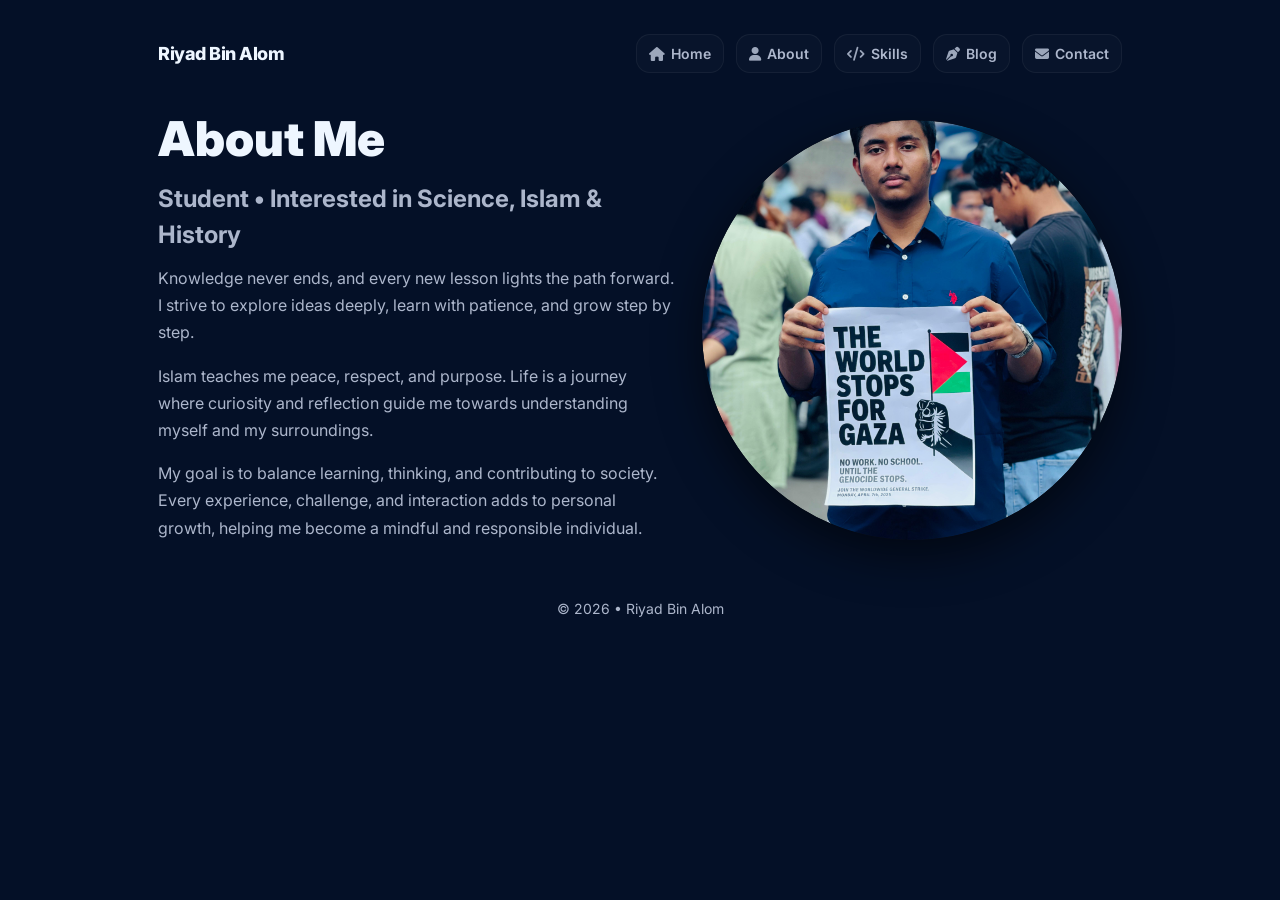
==== about.html @ f1279a56 "Add files via upload Update index, about, skills, blog pages with new layout and style" ====
<!DOCTYPE html>
<html lang="en">
<head>
<meta charset="UTF-8">
<meta name="viewport" content="width=device-width, initial-scale=1.0">
<title>About — Riyad Bin Alom</title>

<link href="https://fonts.googleapis.com/css2?family=Inter:wght@300;400;600;700;800&display=swap" rel="stylesheet">
<link rel="stylesheet" href="https://cdnjs.cloudflare.com/ajax/libs/font-awesome/6.6.0/css/all.min.css">

<style>
:root{
  --bg:#041027;
  --muted: rgba(220,230,250,0.78);
  --accent1:#26a3ff;
  --accent2:#7c3aed;
  --accent-grad: linear-gradient(90deg,var(--accent1),var(--accent2));
  --radius:16px;
  --maxw:1000px;
}

*{box-sizing:border-box; margin:0; padding:0;}
body{
  font-family:Inter, system-ui, -apple-system, "Segoe UI", Roboto, Arial;
  background: var(--bg);
  color:#eef6ff;
  line-height:1.5;
}

a{ text-decoration:none; color:var(--accent1);}
a:hover{color:var(--accent2);}

.wrap{
  max-width:var(--maxw);
  margin:0 auto;
  padding:22px 18px 40px;
}

/* NAVBAR */
header{
  display:flex;
  justify-content:space-between;
  align-items:center;
  padding:12px 0 10px;
}

.brand{
  font-weight:800;
  font-size:18px;
  letter-spacing:-0.5px;
}

.nav{
  display:flex;
  gap:12px;
  align-items:center;
}

.nav a{
  color:var(--muted);
  font-weight:600;
  font-size:14px;
  padding:8px 12px;
  border-radius:14px;
  display:flex;
  align-items:center;
  gap:6px;
  border:1px solid rgba(255,255,255,0.05);
  background: rgba(255,255,255,0.02);
  transition:0.2s;
}

.nav a i{font-size:14px; color:rgba(220,230,250,0.7);}
.nav a:hover{
  color:#fff;
  transform: translateY(-2px);
  border:1px solid rgba(38,163,255,0.2);
  box-shadow:0 10px 25px rgba(38,163,255,0.15);
}

/* HERO */
.hero{
  display:grid;
  grid-template-columns: 1fr 420px;
  gap:28px;
  align-items:center;
  margin-top:20px;
}

h1{font-size:clamp(28px,5vw,48px); margin:0; font-weight:900;}
h2{font-weight:700; color:var(--muted); margin:6px 0 12px;}
p{color:var(--muted); line-height:1.7; margin-bottom:16px;}

/* PROFILE IMAGE */
.profile{
  width:420px;
  height:420px;
  border-radius:50%;
  overflow:hidden;
  box-shadow:0 15px 45px rgba(0,0,0,0.55);
  background:#0b0f18;
}

.profile img{
  width:100%;
  height:100%;
  object-fit:cover;
  border-radius:50%;
}

footer{
  margin-top:40px;
  text-align:center;
  color:var(--muted);
  font-size:14px;
}

/* ===== Responsive ===== */
@media(max-width:980px){
  .hero{grid-template-columns:1fr;}
  .profile{width:300px;height:300px; margin:20px auto;}
}

@media(max-width:720px){
  .nav{display:flex; flex-direction:column; gap:8px;}
}
</style>
</head>

<body>
  <div class="wrap">

    <!-- NAVBAR -->
    <header>
      <div class="brand">Riyad Bin Alom</div>
      <nav class="nav">
        <a href="index.html"><i class="fas fa-home"></i> Home</a>
        <a href="about.html"><i class="fas fa-user"></i> About</a>
        <a href="skills.html"><i class="fas fa-code"></i> Skills</a>
        <a href="blog.html"><i class="fas fa-pen-nib"></i> Blog</a>
        <a href="contact.html"><i class="fas fa-envelope"></i> Contact</a>
      </nav>
    </header>

    <!-- HERO / ABOUT -->
    <section class="hero">
      <!-- Left text -->
      <div>
        <h1>About Me</h1>
        <h2>Student • Interested in Science, Islam & History</h2>
        <p>
          Knowledge never ends, and every new lesson lights the path forward. I strive to explore ideas deeply, learn with patience, and grow step by step.
        </p>
        <p>
          Islam teaches me peace, respect, and purpose. Life is a journey where curiosity and reflection guide me towards understanding myself and my surroundings.
        </p>
        <p>
          My goal is to balance learning, thinking, and contributing to society. Every experience, challenge, and interaction adds to personal growth, helping me become a mindful and responsible individual.
        </p>
      </div>

      <!-- Right profile image -->
      <div class="profile">
        <img src="riyad_about.jpg" alt="Riyad Bin Alom">
      </div>
    </section>

    <footer>
      © 2026 • Riyad Bin Alom
    </footer>

  </div>
</body>
</html>
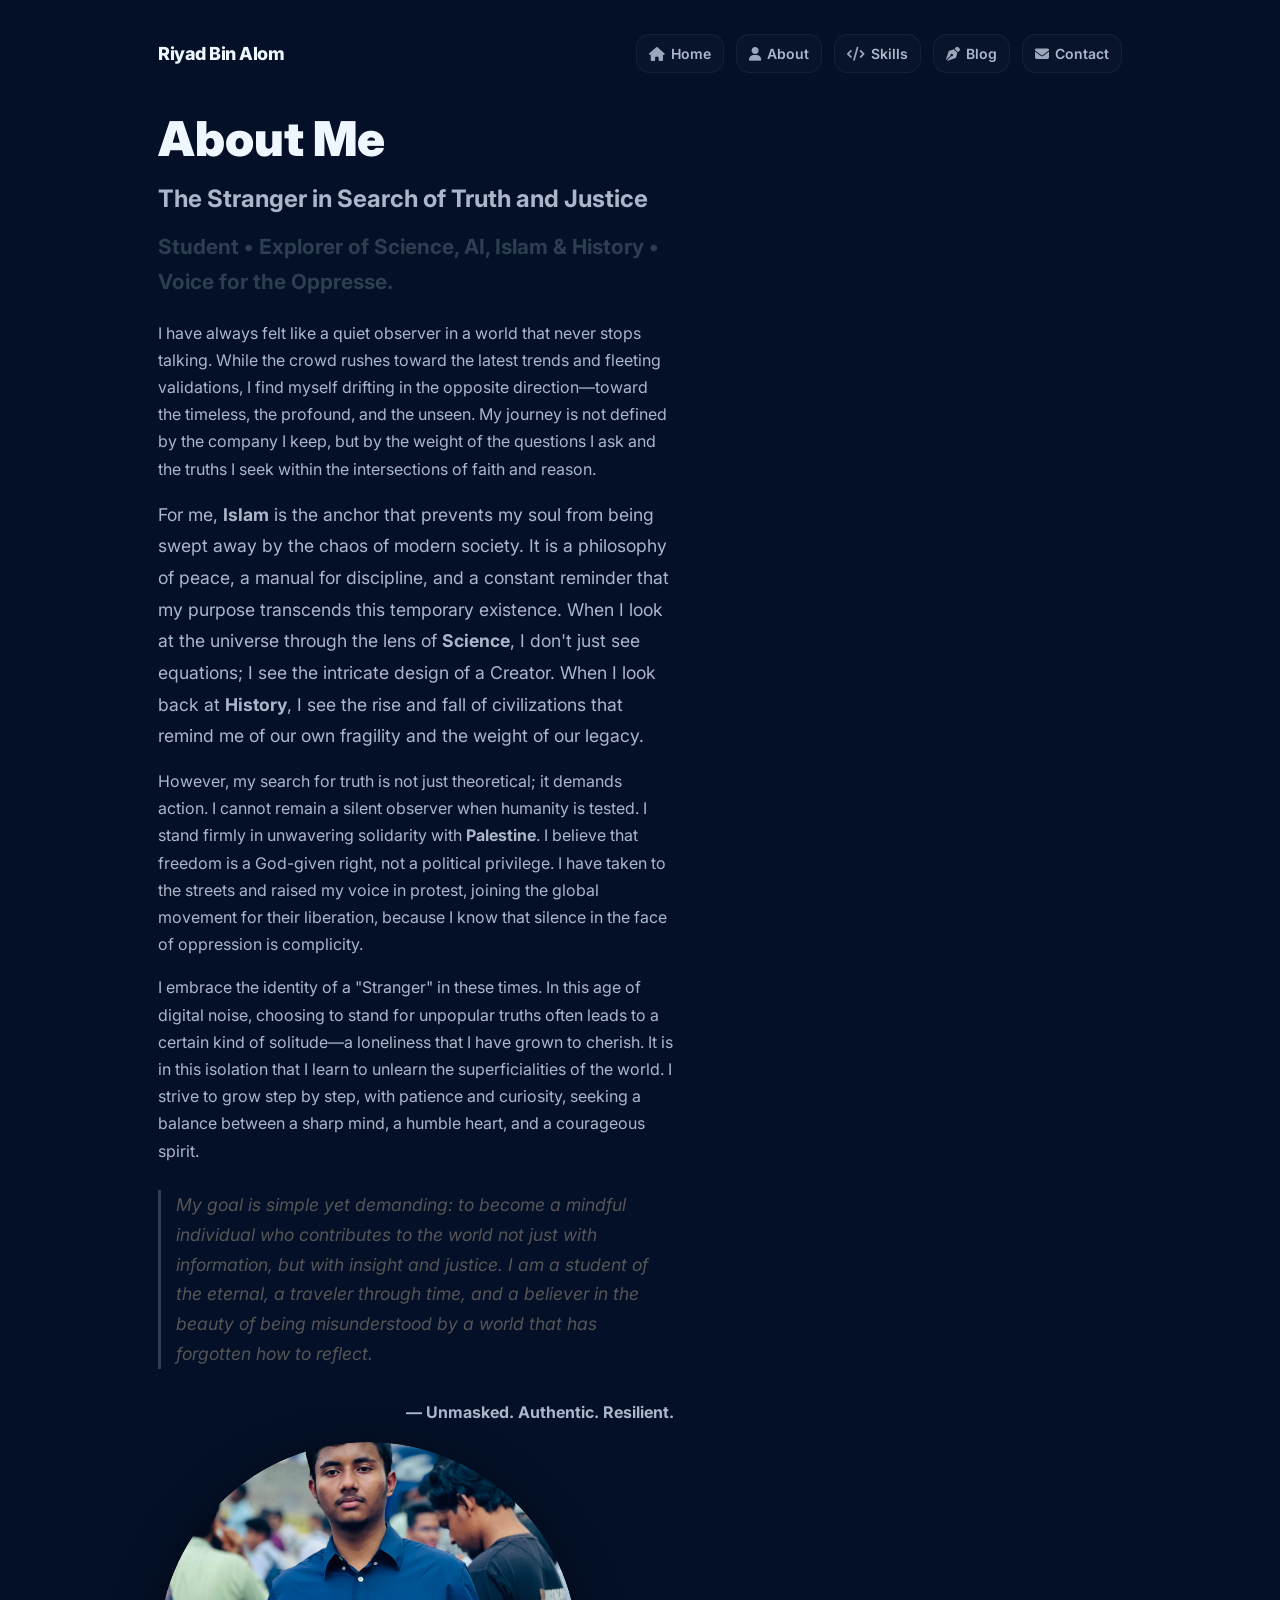
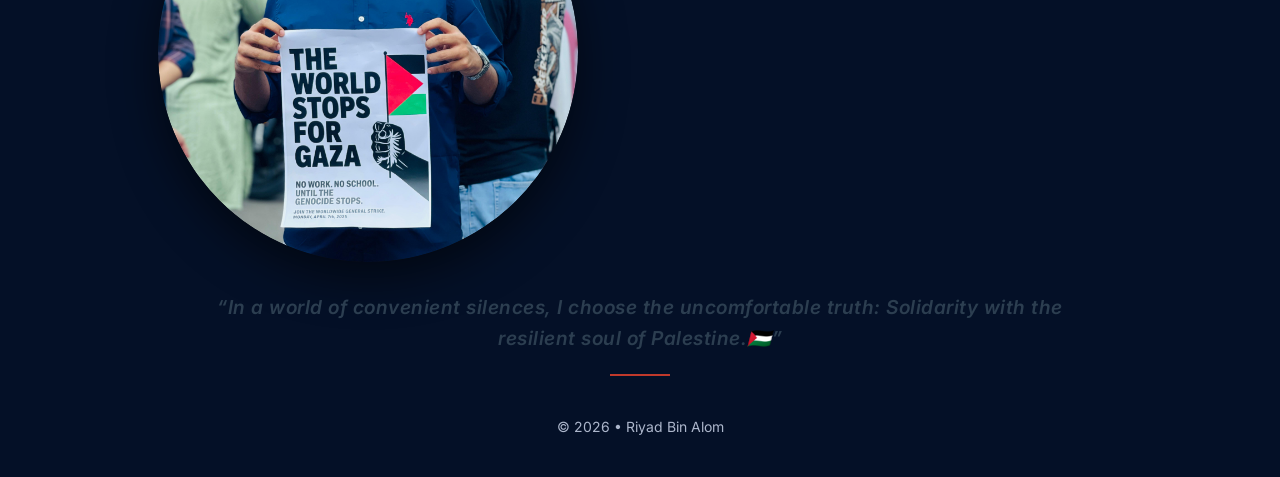
==== commit b3dfafd4: "Add files via upload" ====
--- a/about.html
+++ b/about.html
@@ -147,23 +147,47 @@
       <!-- Left text -->
       <div>
         <h1>About Me</h1>
-        <h2>Student • Interested in Science, Islam & History</h2>
-        <p>
-          Knowledge never ends, and every new lesson lights the path forward. I strive to explore ideas deeply, learn with patience, and grow step by step.
-        </p>
-        <p>
-          Islam teaches me peace, respect, and purpose. Life is a journey where curiosity and reflection guide me towards understanding myself and my surroundings.
-        </p>
-        <p>
-          My goal is to balance learning, thinking, and contributing to society. Every experience, challenge, and interaction adds to personal growth, helping me become a mindful and responsible individual.
-        </p>
-      </div>
+      <h2>The Stranger in Search of Truth and Justice</h2>
+
+    <p style="font-size: 1.3rem; font-weight: bold; color: #2c3e50; margin-bottom: 20px;">
+    Student • Explorer of Science, AI,  Islam & History • Voice for the Oppresse.
+</p>
+
+<p>
+    I have always felt like a quiet observer in a world that never stops talking. While the crowd rushes toward the latest trends and fleeting validations, I find myself drifting in the opposite direction—toward the timeless, the profound, and the unseen. My journey is not defined by the company I keep, but by the weight of the questions I ask and the truths I seek within the intersections of faith and reason.
+</p>
+
+<p style="font-size: 1.1rem; line-height: 1.8;">
+    For me, <strong>Islam</strong> is the anchor that prevents my soul from being swept away by the chaos of modern society. It is a philosophy of peace, a manual for discipline, and a constant reminder that my purpose transcends this temporary existence. When I look at the universe through the lens of <strong>Science</strong>, I don't just see equations; I see the intricate design of a Creator. When I look back at <strong>History</strong>, I see the rise and fall of civilizations that remind me of our own fragility and the weight of our legacy.
+</p>
+
+<p>
+    However, my search for truth is not just theoretical; it demands action. I cannot remain a silent observer when humanity is tested. I stand firmly in unwavering solidarity with <strong>Palestine</strong>. I believe that freedom is a God-given right, not a political privilege. I have taken to the streets and raised my voice in protest, joining the global movement for their liberation, because I know that silence in the face of oppression is complicity.
+</p>
+
+<p>
+    I embrace the identity of a "Stranger" in these times. In this age of digital noise, choosing to stand for unpopular truths often leads to a certain kind of solitude—a loneliness that I have grown to cherish. It is in this isolation that I learn to unlearn the superficialities of the world. I strive to grow step by step, with patience and curiosity, seeking a balance between a sharp mind, a humble heart, and a courageous spirit.
+</p>
+
+<p style="font-size: 1.1rem; font-style: italic; color: #555; border-left: 3px solid #2c3e50; padding-left: 15px; margin-top: 25px;">
+    My goal is simple yet demanding: to become a mindful individual who contributes to the world not just with information, but with insight and justice. I am a student of the eternal, a traveler through time, and a believer in the beauty of being misunderstood by a world that has forgotten how to reflect.
+</p>
+
+<p style="text-align: right; font-weight: bold; margin-top: 30px;">
+    — Unmasked. Authentic. Resilient.
+</p>
 
       <!-- Right profile image -->
       <div class="profile">
         <img src="riyad_about.jpg" alt="Riyad Bin Alom">
       </div>
     </section>
+     <div style="text-align: center; margin-top: 30px; margin-bottom: 40px; padding: 0 20px;">
+    <p style="font-size: 1.2rem; color: #2c3e50; font-weight: 600; font-style: italic; letter-spacing: 0.5px; line-height: 1.6;">
+        “In a world of convenient silences, I choose the uncomfortable truth: Solidarity with the resilient soul of Palestine.🇵🇸”
+    </p>
+    <hr style="width: 60px; border: none; border-top: 2px solid #c0392b; margin: 20px auto 0;">
+</div>
 
     <footer>
       © 2026 • Riyad Bin Alom
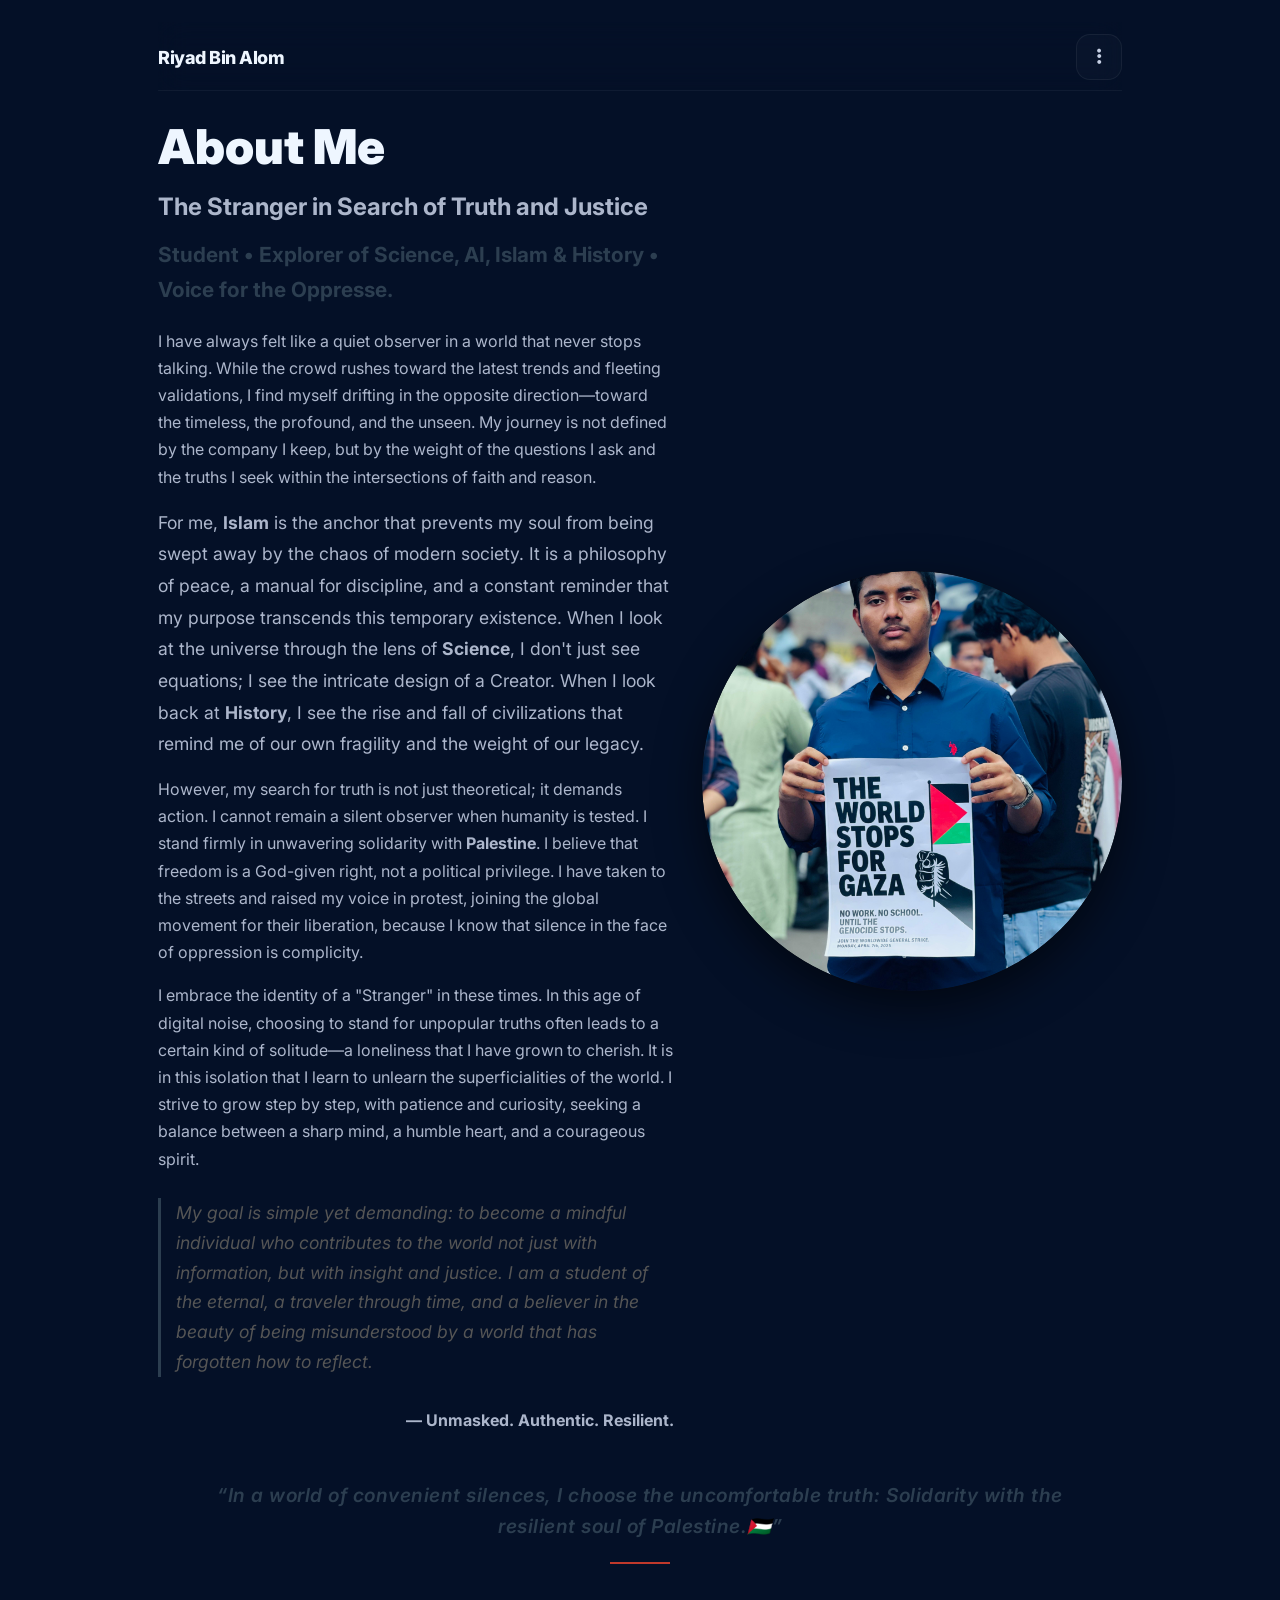
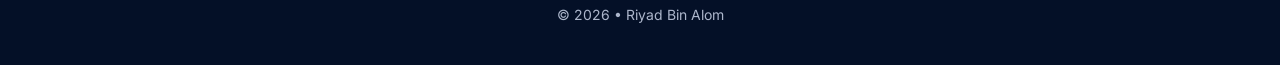
==== commit ca13adac: "Add files via upload" ====
--- a/about.html
+++ b/about.html
@@ -42,6 +42,11 @@
   justify-content:space-between;
   align-items:center;
   padding:12px 0 10px;
+  position:sticky;
+  top:0;
+  z-index:100;
+  backdrop-filter: blur(14px);
+  border-bottom: 1px solid rgba(255,255,255,0.05);
 }
 
 .brand{
@@ -50,32 +55,69 @@
   letter-spacing:-0.5px;
 }
 
-.nav{
-  display:flex;
-  gap:12px;
-  align-items:center;
-}
-
-.nav a{
-  color:var(--muted);
-  font-weight:600;
-  font-size:14px;
-  padding:8px 12px;
+/* ====== 3 DOT MENU NAV (HOME PAGE STYLE) ====== */
+.menu-wrap{
+  position:relative;
+}
+
+.menu-btn{
+  width:46px;
+  height:46px;
   border-radius:14px;
+  border:1px solid rgba(255,255,255,0.06);
+  background: rgba(255,255,255,0.02);
+  color:rgba(220,230,250,0.9);
+  font-size:18px;
+  cursor:pointer;
+  display:grid;
+  place-items:center;
+  transition:0.2s;
+}
+
+.menu-btn:hover{
+  transform: translateY(-2px);
+  border:1px solid rgba(38,163,255,0.25);
+  box-shadow:0 10px 25px rgba(0,0,0,0.35);
+}
+
+.menu{
+  position:absolute;
+  right:0;
+  top:54px;
+  width:220px;
+  padding:10px;
+  border-radius:16px;
+  background: rgba(4,16,39,0.92);
+  border:1px solid rgba(255,255,255,0.06);
+  box-shadow:0 18px 60px rgba(0,0,0,0.55);
+  backdrop-filter: blur(16px);
+  display:none;
+}
+
+.menu.open{ display:block; }
+
+.menu a{
   display:flex;
   align-items:center;
-  gap:6px;
-  border:1px solid rgba(255,255,255,0.05);
-  background: rgba(255,255,255,0.02);
+  gap:10px;
+  padding:12px 12px;
+  border-radius:14px;
+  color:rgba(220,230,250,0.85);
+  font-weight:700;
+  font-size:14px;
   transition:0.2s;
 }
 
-.nav a i{font-size:14px; color:rgba(220,230,250,0.7);}
-.nav a:hover{
+.menu a i{
+  width:18px;
+  text-align:center;
+  color:rgba(220,230,250,0.7);
+}
+
+.menu a:hover{
+  background: rgba(255,255,255,0.06);
   color:#fff;
-  transform: translateY(-2px);
-  border:1px solid rgba(38,163,255,0.2);
-  box-shadow:0 10px 25px rgba(38,163,255,0.15);
+  transform: translateX(2px);
 }
 
 /* HERO */
@@ -120,10 +162,6 @@
   .hero{grid-template-columns:1fr;}
   .profile{width:300px;height:300px; margin:20px auto;}
 }
-
-@media(max-width:720px){
-  .nav{display:flex; flex-direction:column; gap:8px;}
-}
 </style>
 </head>
 
@@ -133,66 +171,95 @@
     <!-- NAVBAR -->
     <header>
       <div class="brand">Riyad Bin Alom</div>
-      <nav class="nav">
-        <a href="index.html"><i class="fas fa-home"></i> Home</a>
-        <a href="about.html"><i class="fas fa-user"></i> About</a>
-        <a href="skills.html"><i class="fas fa-code"></i> Skills</a>
-        <a href="blog.html"><i class="fas fa-pen-nib"></i> Blog</a>
-        <a href="contact.html"><i class="fas fa-envelope"></i> Contact</a>
-      </nav>
+
+      <!-- 3 DOT MENU -->
+      <div class="menu-wrap">
+        <button class="menu-btn" id="menuBtn" aria-label="Menu">
+          <i class="fa-solid fa-ellipsis-vertical"></i>
+        </button>
+
+        <div class="menu" id="menuBox">
+          <a href="index.html"><i class="fa-solid fa-house"></i> Home</a>
+          <a href="about.html"><i class="fa-solid fa-user"></i> About</a>
+          <a href="skills.html"><i class="fa-solid fa-code"></i> Skills</a>
+          <a href="blog.html"><i class="fa-solid fa-pen-nib"></i> Blog</a>
+          <a href="contact.html"><i class="fa-solid fa-envelope"></i> Contact</a>
+        </div>
+      </div>
     </header>
 
     <!-- HERO / ABOUT -->
     <section class="hero">
+
       <!-- Left text -->
       <div>
         <h1>About Me</h1>
-      <h2>The Stranger in Search of Truth and Justice</h2>
-
-    <p style="font-size: 1.3rem; font-weight: bold; color: #2c3e50; margin-bottom: 20px;">
-    Student • Explorer of Science, AI,  Islam & History • Voice for the Oppresse.
-</p>
-
-<p>
-    I have always felt like a quiet observer in a world that never stops talking. While the crowd rushes toward the latest trends and fleeting validations, I find myself drifting in the opposite direction—toward the timeless, the profound, and the unseen. My journey is not defined by the company I keep, but by the weight of the questions I ask and the truths I seek within the intersections of faith and reason.
-</p>
-
-<p style="font-size: 1.1rem; line-height: 1.8;">
-    For me, <strong>Islam</strong> is the anchor that prevents my soul from being swept away by the chaos of modern society. It is a philosophy of peace, a manual for discipline, and a constant reminder that my purpose transcends this temporary existence. When I look at the universe through the lens of <strong>Science</strong>, I don't just see equations; I see the intricate design of a Creator. When I look back at <strong>History</strong>, I see the rise and fall of civilizations that remind me of our own fragility and the weight of our legacy.
-</p>
-
-<p>
-    However, my search for truth is not just theoretical; it demands action. I cannot remain a silent observer when humanity is tested. I stand firmly in unwavering solidarity with <strong>Palestine</strong>. I believe that freedom is a God-given right, not a political privilege. I have taken to the streets and raised my voice in protest, joining the global movement for their liberation, because I know that silence in the face of oppression is complicity.
-</p>
-
-<p>
-    I embrace the identity of a "Stranger" in these times. In this age of digital noise, choosing to stand for unpopular truths often leads to a certain kind of solitude—a loneliness that I have grown to cherish. It is in this isolation that I learn to unlearn the superficialities of the world. I strive to grow step by step, with patience and curiosity, seeking a balance between a sharp mind, a humble heart, and a courageous spirit.
-</p>
-
-<p style="font-size: 1.1rem; font-style: italic; color: #555; border-left: 3px solid #2c3e50; padding-left: 15px; margin-top: 25px;">
-    My goal is simple yet demanding: to become a mindful individual who contributes to the world not just with information, but with insight and justice. I am a student of the eternal, a traveler through time, and a believer in the beauty of being misunderstood by a world that has forgotten how to reflect.
-</p>
-
-<p style="text-align: right; font-weight: bold; margin-top: 30px;">
-    — Unmasked. Authentic. Resilient.
-</p>
+        <h2>The Stranger in Search of Truth and Justice</h2>
+
+        <p style="font-size: 1.3rem; font-weight: bold; color: #2c3e50; margin-bottom: 20px;">
+          Student • Explorer of Science, AI, Islam & History • Voice for the Oppresse.
+        </p>
+
+        <p>
+          I have always felt like a quiet observer in a world that never stops talking. While the crowd rushes toward the latest trends and fleeting validations, I find myself drifting in the opposite direction—toward the timeless, the profound, and the unseen. My journey is not defined by the company I keep, but by the weight of the questions I ask and the truths I seek within the intersections of faith and reason.
+        </p>
+
+        <p style="font-size: 1.1rem; line-height: 1.8;">
+          For me, <strong>Islam</strong> is the anchor that prevents my soul from being swept away by the chaos of modern society. It is a philosophy of peace, a manual for discipline, and a constant reminder that my purpose transcends this temporary existence. When I look at the universe through the lens of <strong>Science</strong>, I don't just see equations; I see the intricate design of a Creator. When I look back at <strong>History</strong>, I see the rise and fall of civilizations that remind me of our own fragility and the weight of our legacy.
+        </p>
+
+        <p>
+          However, my search for truth is not just theoretical; it demands action. I cannot remain a silent observer when humanity is tested. I stand firmly in unwavering solidarity with <strong>Palestine</strong>. I believe that freedom is a God-given right, not a political privilege. I have taken to the streets and raised my voice in protest, joining the global movement for their liberation, because I know that silence in the face of oppression is complicity.
+        </p>
+
+        <p>
+          I embrace the identity of a "Stranger" in these times. In this age of digital noise, choosing to stand for unpopular truths often leads to a certain kind of solitude—a loneliness that I have grown to cherish. It is in this isolation that I learn to unlearn the superficialities of the world. I strive to grow step by step, with patience and curiosity, seeking a balance between a sharp mind, a humble heart, and a courageous spirit.
+        </p>
+
+        <p style="font-size: 1.1rem; font-style: italic; color: #555; border-left: 3px solid #2c3e50; padding-left: 15px; margin-top: 25px;">
+          My goal is simple yet demanding: to become a mindful individual who contributes to the world not just with information, but with insight and justice. I am a student of the eternal, a traveler through time, and a believer in the beauty of being misunderstood by a world that has forgotten how to reflect.
+        </p>
+
+        <p style="text-align: right; font-weight: bold; margin-top: 30px;">
+          — Unmasked. Authentic. Resilient.
+        </p>
+      </div>
 
       <!-- Right profile image -->
       <div class="profile">
         <img src="riyad_about.jpg" alt="Riyad Bin Alom">
       </div>
     </section>
-     <div style="text-align: center; margin-top: 30px; margin-bottom: 40px; padding: 0 20px;">
-    <p style="font-size: 1.2rem; color: #2c3e50; font-weight: 600; font-style: italic; letter-spacing: 0.5px; line-height: 1.6;">
+
+    <div style="text-align: center; margin-top: 30px; margin-bottom: 40px; padding: 0 20px;">
+      <p style="font-size: 1.2rem; color: #2c3e50; font-weight: 600; font-style: italic; letter-spacing: 0.5px; line-height: 1.6;">
         “In a world of convenient silences, I choose the uncomfortable truth: Solidarity with the resilient soul of Palestine.🇵🇸”
-    </p>
-    <hr style="width: 60px; border: none; border-top: 2px solid #c0392b; margin: 20px auto 0;">
-</div>
+      </p>
+      <hr style="width: 60px; border: none; border-top: 2px solid #c0392b; margin: 20px auto 0;">
+    </div>
 
     <footer>
       © 2026 • Riyad Bin Alom
     </footer>
 
   </div>
+
+<script>
+/* ===== 3 DOT MENU JS ===== */
+const menuBtn = document.getElementById("menuBtn");
+const menuBox = document.getElementById("menuBox");
+
+menuBtn.addEventListener("click", () => {
+  menuBox.classList.toggle("open");
+});
+
+// click outside close
+document.addEventListener("click", (e) => {
+  if (!menuBox.contains(e.target) && !menuBtn.contains(e.target)) {
+    menuBox.classList.remove("open");
+  }
+});
+</script>
+
 </body>
 </html>
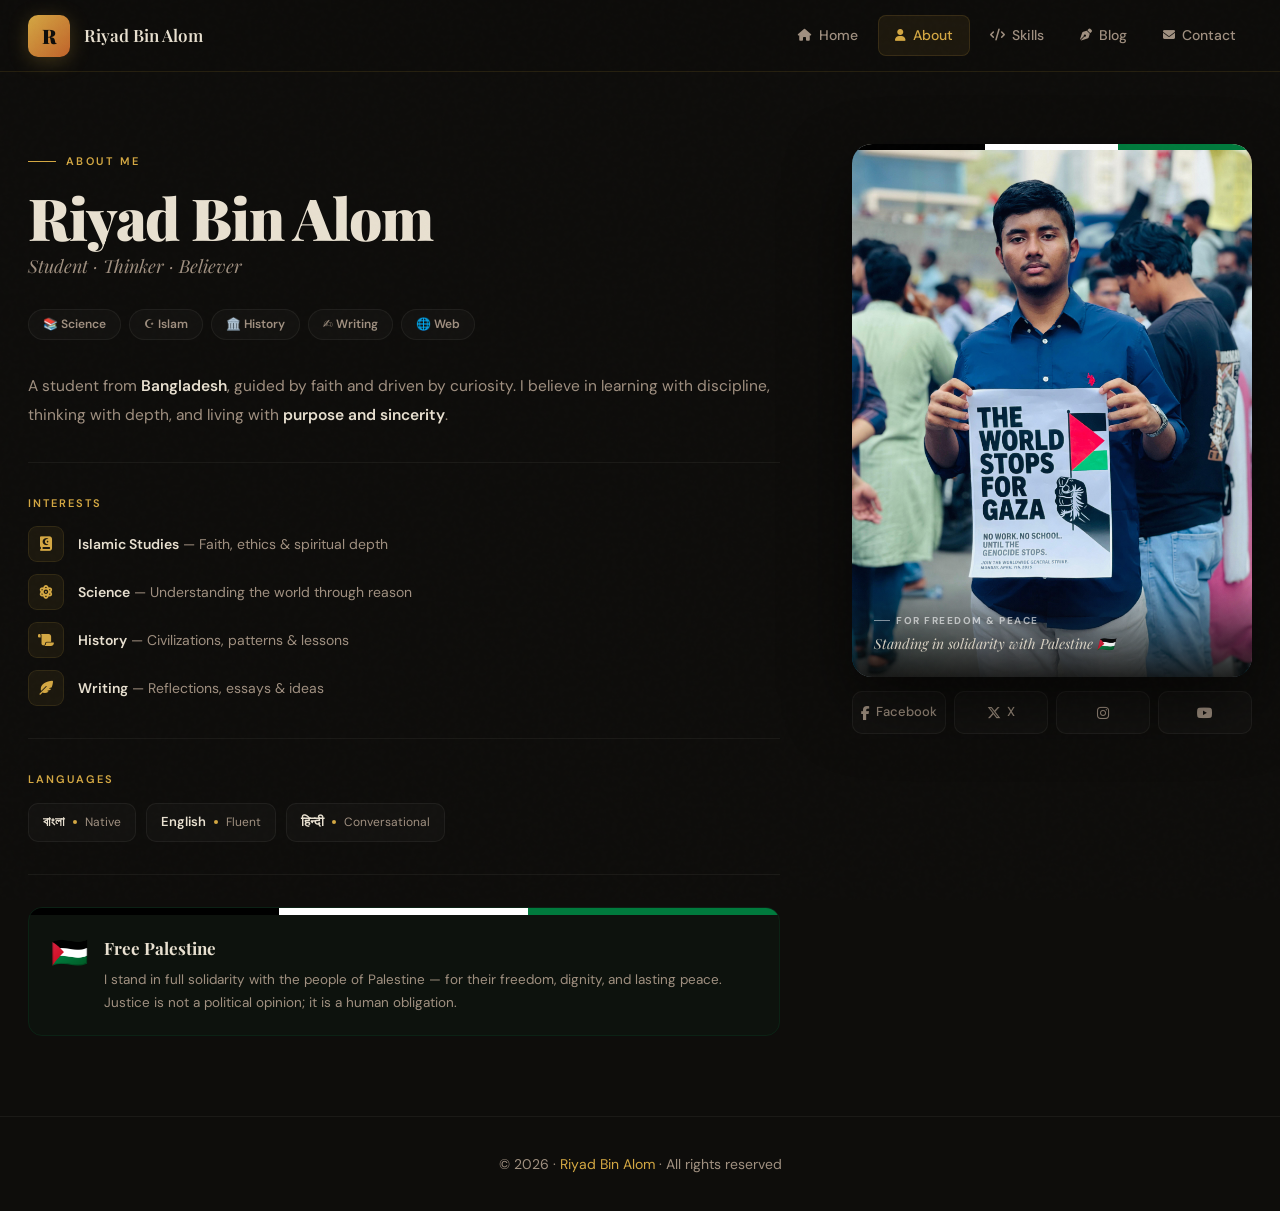
==== commit 3d1f422a: "Add files via upload" ====
--- a/about.html
+++ b/about.html
@@ -1,265 +1,246 @@
 <!DOCTYPE html>
 <html lang="en">
 <head>
-<meta charset="UTF-8">
-<meta name="viewport" content="width=device-width, initial-scale=1.0">
+<meta charset="utf-8"/>
+<meta name="viewport" content="width=device-width,initial-scale=1"/>
 <title>About — Riyad Bin Alom</title>
-
-<link href="https://fonts.googleapis.com/css2?family=Inter:wght@300;400;600;700;800&display=swap" rel="stylesheet">
+<link href="https://fonts.googleapis.com/css2?family=Playfair+Display:ital,wght@0,400;0,600;0,700;0,900;1,400;1,600&family=DM+Sans:wght@300;400;500;600&display=swap" rel="stylesheet">
 <link rel="stylesheet" href="https://cdnjs.cloudflare.com/ajax/libs/font-awesome/6.6.0/css/all.min.css">
-
 <style>
 :root{
-  --bg:#041027;
-  --muted: rgba(220,230,250,0.78);
-  --accent1:#26a3ff;
-  --accent2:#7c3aed;
-  --accent-grad: linear-gradient(90deg,var(--accent1),var(--accent2));
-  --radius:16px;
-  --maxw:1000px;
+  --bg:#0e0d0b; --text:#e8e0d0; --muted:#a09080;
+  --gold:#d4a843; --rust:#c0622a;
+  --border:rgba(212,168,67,0.12); --border2:rgba(232,224,208,0.06);
+  --card:rgba(255,255,255,0.025); --maxw:1280px; --nav-h:72px;
 }
-
-*{box-sizing:border-box; margin:0; padding:0;}
-body{
-  font-family:Inter, system-ui, -apple-system, "Segoe UI", Roboto, Arial;
-  background: var(--bg);
-  color:#eef6ff;
-  line-height:1.5;
+*{box-sizing:border-box;margin:0;padding:0;}
+html{scroll-behavior:smooth;}
+body{font-family:'DM Sans',system-ui,sans-serif;background:var(--bg);color:var(--text);line-height:1.6;overflow-x:hidden;}
+body::before{content:'';position:fixed;inset:0;background-image:url("data:image/svg+xml,%3Csvg viewBox='0 0 200 200' xmlns='http://www.w3.org/2000/svg'%3E%3Cfilter id='n'%3E%3CfeTurbulence type='fractalNoise' baseFrequency='0.85' numOctaves='4' stitchTiles='stitch'/%3E%3C/filter%3E%3Crect width='100%25' height='100%25' filter='url(%23n)' opacity='0.04'/%3E%3C/svg%3E");pointer-events:none;z-index:9999;opacity:0.35;}
+a{color:inherit;text-decoration:none;}
+img{display:block;max-width:100%;}
+
+/* NAVBAR */
+.navbar{position:sticky;top:0;z-index:200;height:var(--nav-h);display:flex;align-items:center;background:rgba(14,13,11,0.9);backdrop-filter:blur(20px);border-bottom:1px solid var(--border);}
+.nav-inner{max-width:var(--maxw);margin:0 auto;padding:0 28px;width:100%;display:flex;align-items:center;justify-content:space-between;gap:16px;}
+.nav-brand{display:flex;align-items:center;gap:14px;}
+.nav-logo{width:42px;height:42px;border-radius:10px;background:linear-gradient(135deg,var(--gold),var(--rust));display:grid;place-items:center;font-family:'Playfair Display',serif;font-weight:900;font-size:20px;color:#0e0d0b;box-shadow:0 4px 20px rgba(212,168,67,0.25);}
+.nav-name{font-family:'Playfair Display',serif;font-weight:600;font-size:17px;}
+.nav-links{display:flex;align-items:center;gap:4px;}
+.nav-links a{display:inline-flex;align-items:center;gap:7px;padding:8px 16px;border-radius:8px;font-size:14px;font-weight:500;color:var(--muted);transition:all .2s;}
+.nav-links a i{font-size:12px;}
+.nav-links a:hover{color:var(--text);background:var(--card);}
+.nav-links a.active{color:var(--gold);background:rgba(212,168,67,0.08);border:1px solid rgba(212,168,67,0.15);}
+.nav-ham{display:none;background:none;border:1px solid var(--border);color:var(--muted);width:42px;height:42px;border-radius:8px;cursor:pointer;font-size:16px;transition:all .2s;}
+.nav-ham:hover{color:var(--gold);border-color:var(--gold);}
+.mobile-menu{display:none;position:fixed;inset:0;top:var(--nav-h);background:rgba(14,13,11,0.98);backdrop-filter:blur(20px);z-index:150;flex-direction:column;padding:28px;gap:6px;border-top:1px solid var(--border);}
+.mobile-menu.open{display:flex;}
+.mobile-menu a{display:flex;align-items:center;gap:14px;padding:16px 18px;border-radius:12px;font-size:16px;font-weight:500;color:var(--muted);border:1px solid transparent;transition:all .2s;}
+.mobile-menu a i{width:20px;text-align:center;color:var(--gold);}
+.mobile-menu a:hover,.mobile-menu a.active{color:var(--gold);border-color:var(--border);background:var(--card);}
+
+.wrap{max-width:var(--maxw);margin:0 auto;padding:0 28px;}
+
+/* MAIN LAYOUT */
+.about-layout{
+  display:grid;
+  grid-template-columns:1fr 400px;
+  gap:72px;
+  align-items:start;
+  padding:72px 0 80px;
 }
 
-a{ text-decoration:none; color:var(--accent1);}
-a:hover{color:var(--accent2);}
-
-.wrap{
-  max-width:var(--maxw);
-  margin:0 auto;
-  padding:22px 18px 40px;
+/* LEFT */
+.eyebrow{display:inline-flex;align-items:center;gap:10px;font-size:11px;font-weight:600;letter-spacing:0.22em;text-transform:uppercase;color:var(--gold);margin-bottom:18px;}
+.eyebrow::before{content:'';width:28px;height:1px;background:var(--gold);}
+.about-name{font-family:'Playfair Display',serif;font-size:clamp(38px,5vw,58px);font-weight:900;line-height:1.0;letter-spacing:-0.02em;margin-bottom:6px;}
+.about-role{font-family:'Playfair Display',serif;font-style:italic;font-size:18px;color:var(--muted);margin-bottom:28px;}
+
+.tags{display:flex;flex-wrap:wrap;gap:8px;margin-bottom:32px;}
+.tag{font-size:12px;font-weight:600;padding:5px 14px;border-radius:20px;border:1px solid var(--border2);color:var(--muted);background:var(--card);}
+
+.about-bio{color:var(--muted);font-size:15.5px;line-height:1.85;margin-bottom:32px;padding-bottom:32px;border-bottom:1px solid var(--border2);}
+.about-bio strong{color:var(--text);font-weight:600;}
+
+/* Interests */
+.section-mini-title{font-size:11px;font-weight:600;letter-spacing:0.18em;text-transform:uppercase;color:var(--gold);margin-bottom:14px;}
+.interests{display:flex;flex-direction:column;gap:12px;margin-bottom:32px;padding-bottom:32px;border-bottom:1px solid var(--border2);}
+.interest-row{display:flex;align-items:center;gap:14px;}
+.interest-icon{width:36px;height:36px;flex-shrink:0;border-radius:9px;background:rgba(212,168,67,0.07);border:1px solid rgba(212,168,67,0.12);display:grid;place-items:center;font-size:14px;color:var(--gold);}
+.interest-text{font-size:14px;color:var(--muted);}
+.interest-text strong{color:var(--text);font-weight:600;}
+
+/* Languages */
+.lang-row{display:flex;gap:10px;flex-wrap:wrap;margin-bottom:32px;padding-bottom:32px;border-bottom:1px solid var(--border2);}
+.lang-pill{display:flex;align-items:center;gap:8px;padding:8px 14px;border-radius:10px;background:var(--card);border:1px solid var(--border2);font-size:13px;}
+.lang-name{font-weight:600;color:var(--text);}
+.lang-dot{width:4px;height:4px;border-radius:50%;background:var(--gold);}
+.lang-lvl{color:var(--muted);font-size:12px;}
+
+/* Palestine */
+.pal-card{border-radius:14px;overflow:hidden;border:1px solid rgba(0,122,61,0.2);}
+.pal-stripe{height:7px;background:linear-gradient(to right,#000 33.3%,#fff 33.3%,#fff 66.6%,#007A3D 66.6%);}
+.pal-body{background:rgba(0,122,61,0.05);padding:20px 22px;display:flex;gap:16px;align-items:flex-start;}
+.pal-emoji{font-size:30px;line-height:1;flex-shrink:0;margin-top:3px;}
+.pal-heading{font-family:'Playfair Display',serif;font-size:17px;font-weight:700;margin-bottom:6px;color:var(--text);}
+.pal-desc{font-size:13.5px;color:var(--muted);line-height:1.75;}
+
+/* RIGHT: Photo */
+.photo-col{display:flex;flex-direction:column;gap:14px;}
+.photo-frame{position:relative;border-radius:20px;overflow:hidden;box-shadow:0 28px 64px rgba(0,0,0,0.55);}
+.photo-frame::before{content:'';position:absolute;top:0;left:0;right:0;height:6px;background:linear-gradient(to right,#000 33.3%,#fff 33.3%,#fff 66.6%,#007A3D 66.6%);z-index:3;}
+.photo-frame img{width:100%;aspect-ratio:3/4;object-fit:cover;display:block;transition:transform .4s ease;}
+.photo-frame:hover img{transform:scale(1.03);}
+.photo-overlay{position:absolute;bottom:0;left:0;right:0;padding:32px 22px 22px;background:linear-gradient(to top,rgba(10,9,7,0.88) 0%,transparent 100%);z-index:2;}
+.photo-cap-label{font-size:10px;font-weight:700;letter-spacing:0.15em;text-transform:uppercase;color:rgba(255,255,255,0.6);margin-bottom:4px;display:flex;align-items:center;gap:6px;}
+.photo-cap-label::before{content:'';width:16px;height:1px;background:rgba(255,255,255,0.5);}
+.photo-cap-text{font-family:'Playfair Display',serif;font-style:italic;font-size:14px;color:rgba(232,224,208,0.9);}
+
+/* Socials under photo */
+.photo-socials{display:flex;gap:8px;}
+.soc-btn{flex:1;display:flex;align-items:center;justify-content:center;gap:6px;padding:10px 8px;border-radius:10px;border:1px solid var(--border2);color:var(--muted);font-size:13px;font-weight:500;background:var(--card);transition:all .2s;}
+.soc-btn:hover{color:var(--gold);border-color:var(--border);transform:translateY(-2px);}
+.soc-btn i{font-size:14px;}
+
+/* FOOTER */
+.footer{padding:36px 0;border-top:1px solid var(--border2);text-align:center;color:var(--muted);font-size:14px;}
+.footer span{color:var(--gold);}
+
+/* REVEAL */
+.reveal{opacity:0;transform:translateY(22px);transition:opacity .65s ease,transform .65s ease;}
+.reveal.visible{opacity:1;transform:translateY(0);}
+.d1{transition-delay:.1s;}.d2{transition-delay:.2s;}.d3{transition-delay:.3s;}
+
+@media(max-width:960px){
+  .about-layout{grid-template-columns:1fr;gap:40px;}
+  .photo-col{max-width:420px;margin:0 auto;width:100%;}
 }
-
-/* NAVBAR */
-header{
-  display:flex;
-  justify-content:space-between;
-  align-items:center;
-  padding:12px 0 10px;
-  position:sticky;
-  top:0;
-  z-index:100;
-  backdrop-filter: blur(14px);
-  border-bottom: 1px solid rgba(255,255,255,0.05);
-}
-
-.brand{
-  font-weight:800;
-  font-size:18px;
-  letter-spacing:-0.5px;
-}
-
-/* ====== 3 DOT MENU NAV (HOME PAGE STYLE) ====== */
-.menu-wrap{
-  position:relative;
-}
-
-.menu-btn{
-  width:46px;
-  height:46px;
-  border-radius:14px;
-  border:1px solid rgba(255,255,255,0.06);
-  background: rgba(255,255,255,0.02);
-  color:rgba(220,230,250,0.9);
-  font-size:18px;
-  cursor:pointer;
-  display:grid;
-  place-items:center;
-  transition:0.2s;
-}
-
-.menu-btn:hover{
-  transform: translateY(-2px);
-  border:1px solid rgba(38,163,255,0.25);
-  box-shadow:0 10px 25px rgba(0,0,0,0.35);
-}
-
-.menu{
-  position:absolute;
-  right:0;
-  top:54px;
-  width:220px;
-  padding:10px;
-  border-radius:16px;
-  background: rgba(4,16,39,0.92);
-  border:1px solid rgba(255,255,255,0.06);
-  box-shadow:0 18px 60px rgba(0,0,0,0.55);
-  backdrop-filter: blur(16px);
-  display:none;
-}
-
-.menu.open{ display:block; }
-
-.menu a{
-  display:flex;
-  align-items:center;
-  gap:10px;
-  padding:12px 12px;
-  border-radius:14px;
-  color:rgba(220,230,250,0.85);
-  font-weight:700;
-  font-size:14px;
-  transition:0.2s;
-}
-
-.menu a i{
-  width:18px;
-  text-align:center;
-  color:rgba(220,230,250,0.7);
-}
-
-.menu a:hover{
-  background: rgba(255,255,255,0.06);
-  color:#fff;
-  transform: translateX(2px);
-}
-
-/* HERO */
-.hero{
-  display:grid;
-  grid-template-columns: 1fr 420px;
-  gap:28px;
-  align-items:center;
-  margin-top:20px;
-}
-
-h1{font-size:clamp(28px,5vw,48px); margin:0; font-weight:900;}
-h2{font-weight:700; color:var(--muted); margin:6px 0 12px;}
-p{color:var(--muted); line-height:1.7; margin-bottom:16px;}
-
-/* PROFILE IMAGE */
-.profile{
-  width:420px;
-  height:420px;
-  border-radius:50%;
-  overflow:hidden;
-  box-shadow:0 15px 45px rgba(0,0,0,0.55);
-  background:#0b0f18;
-}
-
-.profile img{
-  width:100%;
-  height:100%;
-  object-fit:cover;
-  border-radius:50%;
-}
-
-footer{
-  margin-top:40px;
-  text-align:center;
-  color:var(--muted);
-  font-size:14px;
-}
-
-/* ===== Responsive ===== */
-@media(max-width:980px){
-  .hero{grid-template-columns:1fr;}
-  .profile{width:300px;height:300px; margin:20px auto;}
-}
+@media(max-width:840px){.wrap{padding:0 20px;}.nav-links{display:none;}.nav-ham{display:grid;place-items:center;}}
 </style>
 </head>
-
 <body>
-  <div class="wrap">
-
-    <!-- NAVBAR -->
-    <header>
-      <div class="brand">Riyad Bin Alom</div>
-
-      <!-- 3 DOT MENU -->
-      <div class="menu-wrap">
-        <button class="menu-btn" id="menuBtn" aria-label="Menu">
-          <i class="fa-solid fa-ellipsis-vertical"></i>
-        </button>
-
-        <div class="menu" id="menuBox">
-          <a href="index.html"><i class="fa-solid fa-house"></i> Home</a>
-          <a href="about.html"><i class="fa-solid fa-user"></i> About</a>
-          <a href="skills.html"><i class="fa-solid fa-code"></i> Skills</a>
-          <a href="blog.html"><i class="fa-solid fa-pen-nib"></i> Blog</a>
-          <a href="contact.html"><i class="fa-solid fa-envelope"></i> Contact</a>
-        </div>
-      </div>
-    </header>
-
-    <!-- HERO / ABOUT -->
-    <section class="hero">
-
-      <!-- Left text -->
-      <div>
-        <h1>About Me</h1>
-        <h2>The Stranger in Search of Truth and Justice</h2>
-
-        <p style="font-size: 1.3rem; font-weight: bold; color: #2c3e50; margin-bottom: 20px;">
-          Student • Explorer of Science, AI, Islam & History • Voice for the Oppresse.
-        </p>
-
-        <p>
-          I have always felt like a quiet observer in a world that never stops talking. While the crowd rushes toward the latest trends and fleeting validations, I find myself drifting in the opposite direction—toward the timeless, the profound, and the unseen. My journey is not defined by the company I keep, but by the weight of the questions I ask and the truths I seek within the intersections of faith and reason.
-        </p>
-
-        <p style="font-size: 1.1rem; line-height: 1.8;">
-          For me, <strong>Islam</strong> is the anchor that prevents my soul from being swept away by the chaos of modern society. It is a philosophy of peace, a manual for discipline, and a constant reminder that my purpose transcends this temporary existence. When I look at the universe through the lens of <strong>Science</strong>, I don't just see equations; I see the intricate design of a Creator. When I look back at <strong>History</strong>, I see the rise and fall of civilizations that remind me of our own fragility and the weight of our legacy.
-        </p>
-
-        <p>
-          However, my search for truth is not just theoretical; it demands action. I cannot remain a silent observer when humanity is tested. I stand firmly in unwavering solidarity with <strong>Palestine</strong>. I believe that freedom is a God-given right, not a political privilege. I have taken to the streets and raised my voice in protest, joining the global movement for their liberation, because I know that silence in the face of oppression is complicity.
-        </p>
-
-        <p>
-          I embrace the identity of a "Stranger" in these times. In this age of digital noise, choosing to stand for unpopular truths often leads to a certain kind of solitude—a loneliness that I have grown to cherish. It is in this isolation that I learn to unlearn the superficialities of the world. I strive to grow step by step, with patience and curiosity, seeking a balance between a sharp mind, a humble heart, and a courageous spirit.
-        </p>
-
-        <p style="font-size: 1.1rem; font-style: italic; color: #555; border-left: 3px solid #2c3e50; padding-left: 15px; margin-top: 25px;">
-          My goal is simple yet demanding: to become a mindful individual who contributes to the world not just with information, but with insight and justice. I am a student of the eternal, a traveler through time, and a believer in the beauty of being misunderstood by a world that has forgotten how to reflect.
-        </p>
-
-        <p style="text-align: right; font-weight: bold; margin-top: 30px;">
-          — Unmasked. Authentic. Resilient.
-        </p>
-      </div>
-
-      <!-- Right profile image -->
-      <div class="profile">
-        <img src="riyad_about.jpg" alt="Riyad Bin Alom">
-      </div>
-    </section>
-
-    <div style="text-align: center; margin-top: 30px; margin-bottom: 40px; padding: 0 20px;">
-      <p style="font-size: 1.2rem; color: #2c3e50; font-weight: 600; font-style: italic; letter-spacing: 0.5px; line-height: 1.6;">
-        “In a world of convenient silences, I choose the uncomfortable truth: Solidarity with the resilient soul of Palestine.🇵🇸”
+
+<nav class="navbar">
+  <div class="nav-inner">
+    <div class="nav-brand">
+      <div class="nav-logo">R</div>
+      <div class="nav-name">Riyad Bin Alom</div>
+    </div>
+    <div class="nav-links">
+      <a href="index.html"><i class="fa-solid fa-house"></i> Home</a>
+      <a href="about.html" class="active"><i class="fa-solid fa-user"></i> About</a>
+      <a href="skills.html"><i class="fa-solid fa-code"></i> Skills</a>
+      <a href="blog.html"><i class="fa-solid fa-pen-nib"></i> Blog</a>
+      <a href="contact.html"><i class="fa-solid fa-envelope"></i> Contact</a>
+    </div>
+    <button class="nav-ham" id="hamBtn"><i class="fa-solid fa-bars" id="hamIcon"></i></button>
+  </div>
+</nav>
+
+<div class="mobile-menu" id="mobileMenu">
+  <a href="index.html"><i class="fa-solid fa-house"></i> Home</a>
+  <a href="about.html" class="active"><i class="fa-solid fa-user"></i> About</a>
+  <a href="skills.html"><i class="fa-solid fa-code"></i> Skills</a>
+  <a href="blog.html"><i class="fa-solid fa-pen-nib"></i> Blog</a>
+  <a href="contact.html"><i class="fa-solid fa-envelope"></i> Contact</a>
+</div>
+
+<div class="wrap">
+  <div class="about-layout">
+
+    <!-- LEFT: INFO -->
+    <div>
+      <div class="eyebrow reveal">About Me</div>
+      <h1 class="about-name reveal d1">Riyad Bin Alom</h1>
+      <div class="about-role reveal d1">Student · Thinker · Believer</div>
+
+      <div class="tags reveal d2">
+        <span class="tag">📚 Science</span>
+        <span class="tag">☪️ Islam</span>
+        <span class="tag">🏛️ History</span>
+        <span class="tag">✍️ Writing</span>
+        <span class="tag">🌐 Web</span>
+      </div>
+
+      <p class="about-bio reveal d2">
+        A student from <strong>Bangladesh</strong>, guided by faith and driven by curiosity.
+        I believe in learning with discipline, thinking with depth,
+        and living with <strong>purpose and sincerity</strong>.
       </p>
-      <hr style="width: 60px; border: none; border-top: 2px solid #c0392b; margin: 20px auto 0;">
-    </div>
-
-    <footer>
-      © 2026 • Riyad Bin Alom
-    </footer>
+
+      <div class="section-mini-title reveal">Interests</div>
+      <div class="interests reveal d1">
+        <div class="interest-row">
+          <div class="interest-icon"><i class="fa-solid fa-book-quran"></i></div>
+          <div class="interest-text"><strong>Islamic Studies</strong> — Faith, ethics &amp; spiritual depth</div>
+        </div>
+        <div class="interest-row">
+          <div class="interest-icon"><i class="fa-solid fa-atom"></i></div>
+          <div class="interest-text"><strong>Science</strong> — Understanding the world through reason</div>
+        </div>
+        <div class="interest-row">
+          <div class="interest-icon"><i class="fa-solid fa-scroll"></i></div>
+          <div class="interest-text"><strong>History</strong> — Civilizations, patterns &amp; lessons</div>
+        </div>
+        <div class="interest-row">
+          <div class="interest-icon"><i class="fa-solid fa-feather-pointed"></i></div>
+          <div class="interest-text"><strong>Writing</strong> — Reflections, essays &amp; ideas</div>
+        </div>
+      </div>
+
+      <div class="section-mini-title reveal">Languages</div>
+      <div class="lang-row reveal d1">
+        <div class="lang-pill"><span class="lang-name">বাংলা</span><span class="lang-dot"></span><span class="lang-lvl">Native</span></div>
+        <div class="lang-pill"><span class="lang-name">English</span><span class="lang-dot"></span><span class="lang-lvl">Fluent</span></div>
+        <div class="lang-pill"><span class="lang-name">हिन्दी</span><span class="lang-dot"></span><span class="lang-lvl">Conversational</span></div>
+      </div>
+
+      <!-- Palestine Solidarity -->
+      <div class="pal-card reveal d2">
+        <div class="pal-stripe"></div>
+        <div class="pal-body">
+          <div class="pal-emoji">🇵🇸</div>
+          <div>
+            <div class="pal-heading">Free Palestine</div>
+            <div class="pal-desc">
+              I stand in full solidarity with the people of Palestine — for their freedom, dignity, and lasting peace. Justice is not a political opinion; it is a human obligation.
+            </div>
+          </div>
+        </div>
+      </div>
+    </div>
+
+    <!-- RIGHT: PHOTO (Palestine activism) -->
+    <div class="photo-col reveal d1">
+      <div class="photo-frame">
+        <img src="riyad_about.jpg" alt="Riyad Bin Alom — Standing for Palestine">
+        <div class="photo-overlay">
+          <div class="photo-cap-label">For Freedom &amp; Peace</div>
+          <div class="photo-cap-text">Standing in solidarity with Palestine 🇵🇸</div>
+        </div>
+      </div>
+
+      <div class="photo-socials">
+        <a class="soc-btn" href="https://facebook.com/riyadbinalom33" target="_blank"><i class="fab fa-facebook-f"></i> Facebook</a>
+        <a class="soc-btn" href="https://x.com/Riyad_Bin_Alom" target="_blank"><i class="fab fa-x-twitter"></i> X</a>
+        <a class="soc-btn" href="https://instagram.com/riyadbinalom33" target="_blank"><i class="fab fa-instagram"></i></a>
+        <a class="soc-btn" href="https://www.youtube.com/@3RiyadBinalom" target="_blank"><i class="fab fa-youtube"></i></a>
+      </div>
+    </div>
 
   </div>
+</div>
+
+<footer class="footer">
+  <div class="wrap">© 2026 · <span>Riyad Bin Alom</span> · All rights reserved</div>
+</footer>
 
 <script>
-/* ===== 3 DOT MENU JS ===== */
-const menuBtn = document.getElementById("menuBtn");
-const menuBox = document.getElementById("menuBox");
-
-menuBtn.addEventListener("click", () => {
-  menuBox.classList.toggle("open");
-});
-
-// click outside close
-document.addEventListener("click", (e) => {
-  if (!menuBox.contains(e.target) && !menuBtn.contains(e.target)) {
-    menuBox.classList.remove("open");
-  }
-});
+const hamBtn=document.getElementById('hamBtn'),hamIcon=document.getElementById('hamIcon'),mobileMenu=document.getElementById('mobileMenu');
+let open=false;
+hamBtn.addEventListener('click',()=>{open=!open;mobileMenu.classList.toggle('open',open);hamIcon.className=open?'fa-solid fa-xmark':'fa-solid fa-bars';});
+const reveals=document.querySelectorAll('.reveal');
+new IntersectionObserver(entries=>entries.forEach(e=>{if(e.isIntersecting)e.target.classList.add('visible');}),{threshold:0.08}).observe&&reveals.forEach(r=>new IntersectionObserver(entries=>entries.forEach(e=>{if(e.isIntersecting)e.target.classList.add('visible');}),{threshold:0.08}).observe(r));
 </script>
-
 </body>
-</html>+</html>
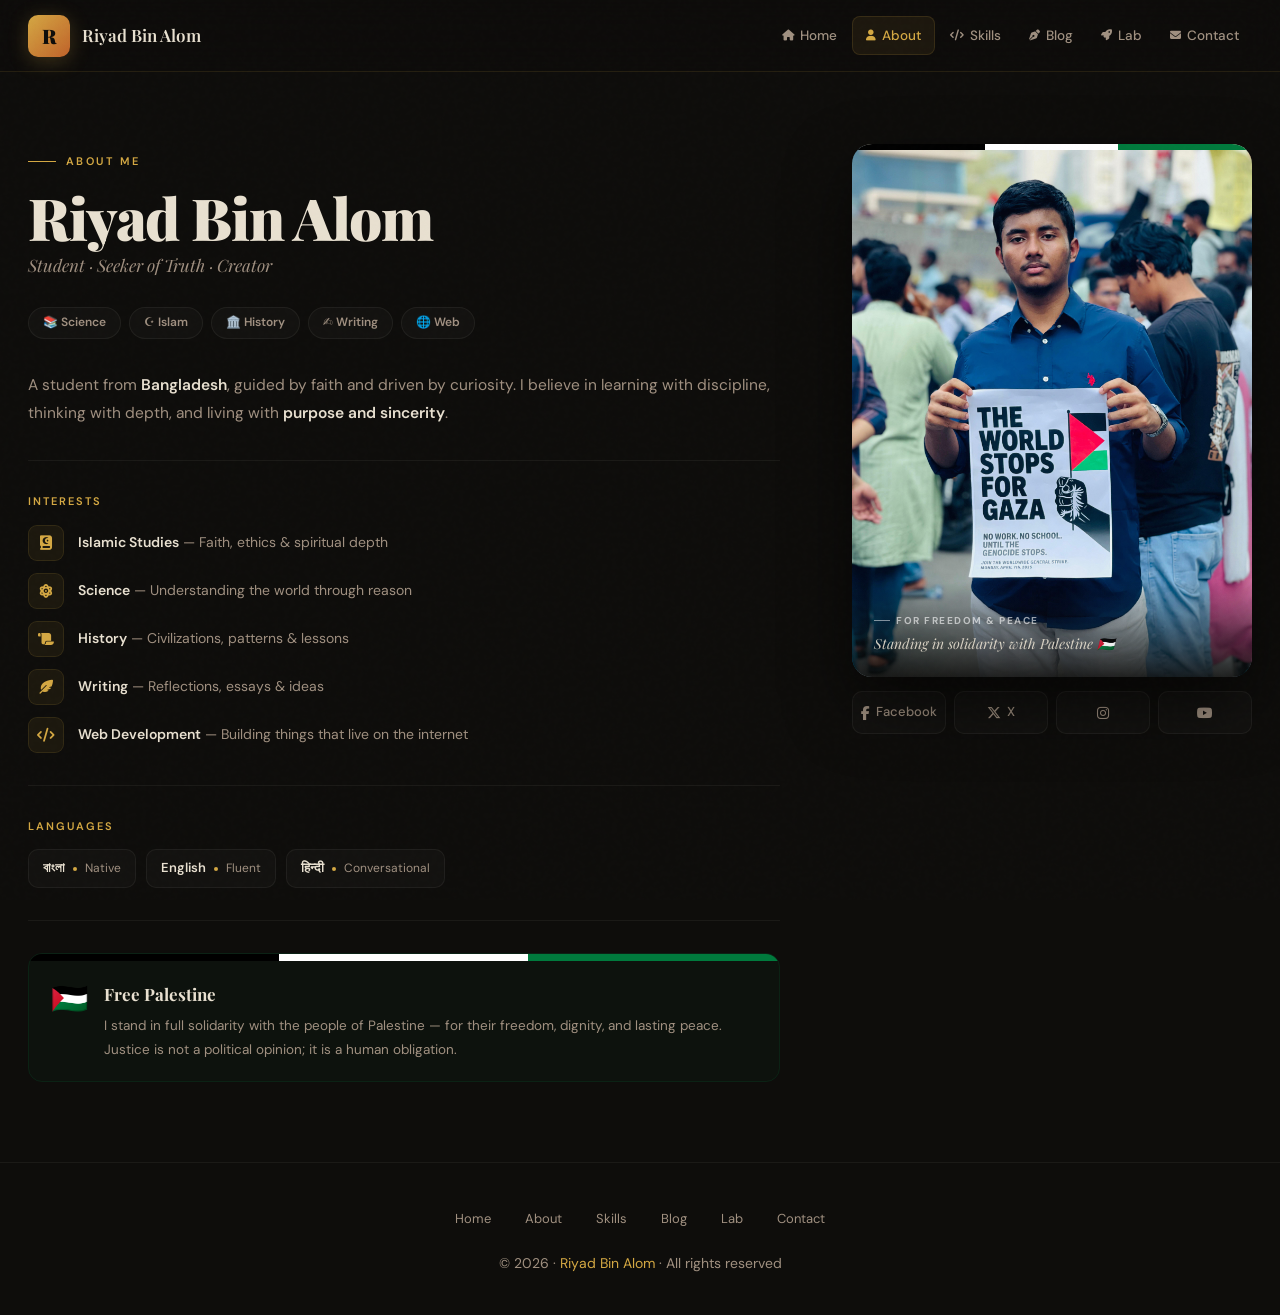
==== commit 4447a77b: "Update about.html" ====
--- a/about.html
+++ b/about.html
@@ -8,10 +8,10 @@
 <link rel="stylesheet" href="https://cdnjs.cloudflare.com/ajax/libs/font-awesome/6.6.0/css/all.min.css">
 <style>
 :root{
-  --bg:#0e0d0b; --text:#e8e0d0; --muted:#a09080;
-  --gold:#d4a843; --rust:#c0622a;
-  --border:rgba(212,168,67,0.12); --border2:rgba(232,224,208,0.06);
-  --card:rgba(255,255,255,0.025); --maxw:1280px; --nav-h:72px;
+  --bg:#0e0d0b;--bg2:#141210;--bg3:#1a1713;
+  --text:#e8e0d0;--muted:#a09080;--gold:#d4a843;--rust:#c0622a;
+  --border:rgba(212,168,67,0.12);--border2:rgba(232,224,208,0.06);
+  --card:rgba(255,255,255,0.025);--maxw:1280px;--nav-h:72px;
 }
 *{box-sizing:border-box;margin:0;padding:0;}
 html{scroll-behavior:smooth;}
@@ -20,41 +20,34 @@
 a{color:inherit;text-decoration:none;}
 img{display:block;max-width:100%;}
 
-/* NAVBAR */
-.navbar{position:sticky;top:0;z-index:200;height:var(--nav-h);display:flex;align-items:center;background:rgba(14,13,11,0.9);backdrop-filter:blur(20px);border-bottom:1px solid var(--border);}
+.navbar{position:sticky;top:0;z-index:200;height:var(--nav-h);display:flex;align-items:center;background:rgba(14,13,11,0.92);backdrop-filter:blur(20px);border-bottom:1px solid var(--border);}
 .nav-inner{max-width:var(--maxw);margin:0 auto;padding:0 28px;width:100%;display:flex;align-items:center;justify-content:space-between;gap:16px;}
-.nav-brand{display:flex;align-items:center;gap:14px;}
+.nav-brand{display:flex;align-items:center;gap:12px;flex-shrink:0;}
 .nav-logo{width:42px;height:42px;border-radius:10px;background:linear-gradient(135deg,var(--gold),var(--rust));display:grid;place-items:center;font-family:'Playfair Display',serif;font-weight:900;font-size:20px;color:#0e0d0b;box-shadow:0 4px 20px rgba(212,168,67,0.25);}
-.nav-name{font-family:'Playfair Display',serif;font-weight:600;font-size:17px;}
-.nav-links{display:flex;align-items:center;gap:4px;}
-.nav-links a{display:inline-flex;align-items:center;gap:7px;padding:8px 16px;border-radius:8px;font-size:14px;font-weight:500;color:var(--muted);transition:all .2s;}
-.nav-links a i{font-size:12px;}
+.nav-name{font-family:'Playfair Display',serif;font-weight:600;font-size:17px;white-space:nowrap;}
+.nav-links{display:flex;align-items:center;gap:2px;}
+.nav-links a{display:inline-flex;align-items:center;gap:6px;padding:8px 13px;border-radius:8px;font-size:13.5px;font-weight:500;color:var(--muted);transition:all .2s;white-space:nowrap;}
+.nav-links a i{font-size:11px;}
 .nav-links a:hover{color:var(--text);background:var(--card);}
 .nav-links a.active{color:var(--gold);background:rgba(212,168,67,0.08);border:1px solid rgba(212,168,67,0.15);}
-.nav-ham{display:none;background:none;border:1px solid var(--border);color:var(--muted);width:42px;height:42px;border-radius:8px;cursor:pointer;font-size:16px;transition:all .2s;}
+.nav-ham{display:none;background:none;border:1px solid var(--border);color:var(--muted);width:42px;height:42px;border-radius:8px;cursor:pointer;font-size:16px;transition:all .2s;place-items:center;}
 .nav-ham:hover{color:var(--gold);border-color:var(--gold);}
-.mobile-menu{display:none;position:fixed;inset:0;top:var(--nav-h);background:rgba(14,13,11,0.98);backdrop-filter:blur(20px);z-index:150;flex-direction:column;padding:28px;gap:6px;border-top:1px solid var(--border);}
+
+.mobile-menu{display:none;position:fixed;inset:0;top:var(--nav-h);background:rgba(14,13,11,0.98);backdrop-filter:blur(20px);z-index:150;flex-direction:column;padding:24px;gap:6px;border-top:1px solid var(--border);overflow-y:auto;}
 .mobile-menu.open{display:flex;}
-.mobile-menu a{display:flex;align-items:center;gap:14px;padding:16px 18px;border-radius:12px;font-size:16px;font-weight:500;color:var(--muted);border:1px solid transparent;transition:all .2s;}
+.mobile-menu a{display:flex;align-items:center;gap:14px;padding:15px 18px;border-radius:12px;font-size:16px;font-weight:500;color:var(--muted);border:1px solid transparent;transition:all .2s;}
 .mobile-menu a i{width:20px;text-align:center;color:var(--gold);}
 .mobile-menu a:hover,.mobile-menu a.active{color:var(--gold);border-color:var(--border);background:var(--card);}
+.mobile-divider{height:1px;background:var(--border2);margin:8px 0;}
 
 .wrap{max-width:var(--maxw);margin:0 auto;padding:0 28px;}
 
-/* MAIN LAYOUT */
-.about-layout{
-  display:grid;
-  grid-template-columns:1fr 400px;
-  gap:72px;
-  align-items:start;
-  padding:72px 0 80px;
-}
-
-/* LEFT */
+.about-layout{display:grid;grid-template-columns:1fr 400px;gap:72px;align-items:start;padding:72px 0 80px;}
+
 .eyebrow{display:inline-flex;align-items:center;gap:10px;font-size:11px;font-weight:600;letter-spacing:0.22em;text-transform:uppercase;color:var(--gold);margin-bottom:18px;}
 .eyebrow::before{content:'';width:28px;height:1px;background:var(--gold);}
 .about-name{font-family:'Playfair Display',serif;font-size:clamp(38px,5vw,58px);font-weight:900;line-height:1.0;letter-spacing:-0.02em;margin-bottom:6px;}
-.about-role{font-family:'Playfair Display',serif;font-style:italic;font-size:18px;color:var(--muted);margin-bottom:28px;}
+.about-role{font-family:'Playfair Display',serif;font-style:italic;font-size:17px;color:var(--muted);margin-bottom:28px;}
 
 .tags{display:flex;flex-wrap:wrap;gap:8px;margin-bottom:32px;}
 .tag{font-size:12px;font-weight:600;padding:5px 14px;border-radius:20px;border:1px solid var(--border2);color:var(--muted);background:var(--card);}
@@ -62,7 +55,6 @@
 .about-bio{color:var(--muted);font-size:15.5px;line-height:1.85;margin-bottom:32px;padding-bottom:32px;border-bottom:1px solid var(--border2);}
 .about-bio strong{color:var(--text);font-weight:600;}
 
-/* Interests */
 .section-mini-title{font-size:11px;font-weight:600;letter-spacing:0.18em;text-transform:uppercase;color:var(--gold);margin-bottom:14px;}
 .interests{display:flex;flex-direction:column;gap:12px;margin-bottom:32px;padding-bottom:32px;border-bottom:1px solid var(--border2);}
 .interest-row{display:flex;align-items:center;gap:14px;}
@@ -70,14 +62,12 @@
 .interest-text{font-size:14px;color:var(--muted);}
 .interest-text strong{color:var(--text);font-weight:600;}
 
-/* Languages */
 .lang-row{display:flex;gap:10px;flex-wrap:wrap;margin-bottom:32px;padding-bottom:32px;border-bottom:1px solid var(--border2);}
 .lang-pill{display:flex;align-items:center;gap:8px;padding:8px 14px;border-radius:10px;background:var(--card);border:1px solid var(--border2);font-size:13px;}
 .lang-name{font-weight:600;color:var(--text);}
 .lang-dot{width:4px;height:4px;border-radius:50%;background:var(--gold);}
 .lang-lvl{color:var(--muted);font-size:12px;}
 
-/* Palestine */
 .pal-card{border-radius:14px;overflow:hidden;border:1px solid rgba(0,122,61,0.2);}
 .pal-stripe{height:7px;background:linear-gradient(to right,#000 33.3%,#fff 33.3%,#fff 66.6%,#007A3D 66.6%);}
 .pal-body{background:rgba(0,122,61,0.05);padding:20px 22px;display:flex;gap:16px;align-items:flex-start;}
@@ -85,28 +75,27 @@
 .pal-heading{font-family:'Playfair Display',serif;font-size:17px;font-weight:700;margin-bottom:6px;color:var(--text);}
 .pal-desc{font-size:13.5px;color:var(--muted);line-height:1.75;}
 
-/* RIGHT: Photo */
 .photo-col{display:flex;flex-direction:column;gap:14px;}
 .photo-frame{position:relative;border-radius:20px;overflow:hidden;box-shadow:0 28px 64px rgba(0,0,0,0.55);}
 .photo-frame::before{content:'';position:absolute;top:0;left:0;right:0;height:6px;background:linear-gradient(to right,#000 33.3%,#fff 33.3%,#fff 66.6%,#007A3D 66.6%);z-index:3;}
-.photo-frame img{width:100%;aspect-ratio:3/4;object-fit:cover;display:block;transition:transform .4s ease;}
+.photo-frame img{width:100%;aspect-ratio:3/4;object-fit:cover;object-position:top center;display:block;transition:transform .4s ease;}
 .photo-frame:hover img{transform:scale(1.03);}
 .photo-overlay{position:absolute;bottom:0;left:0;right:0;padding:32px 22px 22px;background:linear-gradient(to top,rgba(10,9,7,0.88) 0%,transparent 100%);z-index:2;}
 .photo-cap-label{font-size:10px;font-weight:700;letter-spacing:0.15em;text-transform:uppercase;color:rgba(255,255,255,0.6);margin-bottom:4px;display:flex;align-items:center;gap:6px;}
 .photo-cap-label::before{content:'';width:16px;height:1px;background:rgba(255,255,255,0.5);}
 .photo-cap-text{font-family:'Playfair Display',serif;font-style:italic;font-size:14px;color:rgba(232,224,208,0.9);}
 
-/* Socials under photo */
 .photo-socials{display:flex;gap:8px;}
 .soc-btn{flex:1;display:flex;align-items:center;justify-content:center;gap:6px;padding:10px 8px;border-radius:10px;border:1px solid var(--border2);color:var(--muted);font-size:13px;font-weight:500;background:var(--card);transition:all .2s;}
 .soc-btn:hover{color:var(--gold);border-color:var(--border);transform:translateY(-2px);}
 .soc-btn i{font-size:14px;}
 
-/* FOOTER */
-.footer{padding:36px 0;border-top:1px solid var(--border2);text-align:center;color:var(--muted);font-size:14px;}
+.footer{padding:40px 0;border-top:1px solid var(--border2);text-align:center;color:var(--muted);font-size:14px;}
 .footer span{color:var(--gold);}
-
-/* REVEAL */
+.footer-links{display:flex;justify-content:center;gap:6px;flex-wrap:wrap;margin-bottom:16px;}
+.footer-links a{font-size:13px;padding:6px 14px;border-radius:8px;color:var(--muted);transition:all .2s;}
+.footer-links a:hover{color:var(--gold);background:var(--card);}
+
 .reveal{opacity:0;transform:translateY(22px);transition:opacity .65s ease,transform .65s ease;}
 .reveal.visible{opacity:1;transform:translateY(0);}
 .d1{transition-delay:.1s;}.d2{transition-delay:.2s;}.d3{transition-delay:.3s;}
@@ -115,7 +104,7 @@
   .about-layout{grid-template-columns:1fr;gap:40px;}
   .photo-col{max-width:420px;margin:0 auto;width:100%;}
 }
-@media(max-width:840px){.wrap{padding:0 20px;}.nav-links{display:none;}.nav-ham{display:grid;place-items:center;}}
+@media(max-width:840px){.wrap{padding:0 20px;}.nav-links{display:none;}.nav-ham{display:grid;}}
 </style>
 </head>
 <body>
@@ -131,9 +120,10 @@
       <a href="about.html" class="active"><i class="fa-solid fa-user"></i> About</a>
       <a href="skills.html"><i class="fa-solid fa-code"></i> Skills</a>
       <a href="blog.html"><i class="fa-solid fa-pen-nib"></i> Blog</a>
+      <a href="lab.html"><i class="fa-solid fa-rocket"></i> Lab</a>
       <a href="contact.html"><i class="fa-solid fa-envelope"></i> Contact</a>
     </div>
-    <button class="nav-ham" id="hamBtn"><i class="fa-solid fa-bars" id="hamIcon"></i></button>
+    <button class="nav-ham" id="hamBtn" aria-label="Menu"><i class="fa-solid fa-bars" id="hamIcon"></i></button>
   </div>
 </nav>
 
@@ -142,17 +132,18 @@
   <a href="about.html" class="active"><i class="fa-solid fa-user"></i> About</a>
   <a href="skills.html"><i class="fa-solid fa-code"></i> Skills</a>
   <a href="blog.html"><i class="fa-solid fa-pen-nib"></i> Blog</a>
+  <div class="mobile-divider"></div>
+  <a href="lab.html"><i class="fa-solid fa-rocket"></i> Lab — My Creations</a>
+  <div class="mobile-divider"></div>
   <a href="contact.html"><i class="fa-solid fa-envelope"></i> Contact</a>
 </div>
 
 <div class="wrap">
   <div class="about-layout">
-
-    <!-- LEFT: INFO -->
     <div>
       <div class="eyebrow reveal">About Me</div>
       <h1 class="about-name reveal d1">Riyad Bin Alom</h1>
-      <div class="about-role reveal d1">Student · Thinker · Believer</div>
+      <div class="about-role reveal d1">Student · Seeker of Truth · Creator</div>
 
       <div class="tags reveal d2">
         <span class="tag">📚 Science</span>
@@ -186,6 +177,10 @@
           <div class="interest-icon"><i class="fa-solid fa-feather-pointed"></i></div>
           <div class="interest-text"><strong>Writing</strong> — Reflections, essays &amp; ideas</div>
         </div>
+        <div class="interest-row">
+          <div class="interest-icon"><i class="fa-solid fa-code"></i></div>
+          <div class="interest-text"><strong>Web Development</strong> — Building things that live on the internet</div>
+        </div>
       </div>
 
       <div class="section-mini-title reveal">Languages</div>
@@ -195,52 +190,57 @@
         <div class="lang-pill"><span class="lang-name">हिन्दी</span><span class="lang-dot"></span><span class="lang-lvl">Conversational</span></div>
       </div>
 
-      <!-- Palestine Solidarity -->
       <div class="pal-card reveal d2">
         <div class="pal-stripe"></div>
         <div class="pal-body">
           <div class="pal-emoji">🇵🇸</div>
           <div>
             <div class="pal-heading">Free Palestine</div>
-            <div class="pal-desc">
-              I stand in full solidarity with the people of Palestine — for their freedom, dignity, and lasting peace. Justice is not a political opinion; it is a human obligation.
-            </div>
+            <div class="pal-desc">I stand in full solidarity with the people of Palestine — for their freedom, dignity, and lasting peace. Justice is not a political opinion; it is a human obligation.</div>
           </div>
         </div>
       </div>
     </div>
 
-    <!-- RIGHT: PHOTO (Palestine activism) -->
     <div class="photo-col reveal d1">
       <div class="photo-frame">
-        <img src="riyad_about.jpg" alt="Riyad Bin Alom — Standing for Palestine">
+        <img src="riyad_about.jpg" alt="Riyad Bin Alom">
         <div class="photo-overlay">
           <div class="photo-cap-label">For Freedom &amp; Peace</div>
           <div class="photo-cap-text">Standing in solidarity with Palestine 🇵🇸</div>
         </div>
       </div>
-
       <div class="photo-socials">
-        <a class="soc-btn" href="https://facebook.com/riyadbinalom33" target="_blank"><i class="fab fa-facebook-f"></i> Facebook</a>
+        <a class="soc-btn" href="https://www.facebook.com/share/184vgdmKC6/" target="_blank"><i class="fab fa-facebook-f"></i> Facebook</a>
         <a class="soc-btn" href="https://x.com/Riyad_Bin_Alom" target="_blank"><i class="fab fa-x-twitter"></i> X</a>
-        <a class="soc-btn" href="https://instagram.com/riyadbinalom33" target="_blank"><i class="fab fa-instagram"></i></a>
+        <a class="soc-btn" href="https://www.instagram.com/riyadbinal0m" target="_blank"><i class="fab fa-instagram"></i></a>
         <a class="soc-btn" href="https://www.youtube.com/@3RiyadBinalom" target="_blank"><i class="fab fa-youtube"></i></a>
       </div>
     </div>
-
   </div>
 </div>
 
 <footer class="footer">
-  <div class="wrap">© 2026 · <span>Riyad Bin Alom</span> · All rights reserved</div>
+  <div class="wrap">
+    <div class="footer-links">
+      <a href="index.html">Home</a>
+      <a href="about.html">About</a>
+      <a href="skills.html">Skills</a>
+      <a href="blog.html">Blog</a>
+      <a href="lab.html">Lab</a>
+      <a href="contact.html">Contact</a>
+    </div>
+    © 2026 · <span>Riyad Bin Alom</span> · All rights reserved
+  </div>
 </footer>
 
 <script>
 const hamBtn=document.getElementById('hamBtn'),hamIcon=document.getElementById('hamIcon'),mobileMenu=document.getElementById('mobileMenu');
 let open=false;
 hamBtn.addEventListener('click',()=>{open=!open;mobileMenu.classList.toggle('open',open);hamIcon.className=open?'fa-solid fa-xmark':'fa-solid fa-bars';});
-const reveals=document.querySelectorAll('.reveal');
-new IntersectionObserver(entries=>entries.forEach(e=>{if(e.isIntersecting)e.target.classList.add('visible');}),{threshold:0.08}).observe&&reveals.forEach(r=>new IntersectionObserver(entries=>entries.forEach(e=>{if(e.isIntersecting)e.target.classList.add('visible');}),{threshold:0.08}).observe(r));
+mobileMenu.querySelectorAll('a').forEach(a=>a.addEventListener('click',()=>{open=false;mobileMenu.classList.remove('open');hamIcon.className='fa-solid fa-bars';}));
+const io=new IntersectionObserver(entries=>entries.forEach(e=>{if(e.isIntersecting)e.target.classList.add('visible');}),{threshold:0.08});
+document.querySelectorAll('.reveal').forEach(r=>io.observe(r));
 </script>
 </body>
 </html>
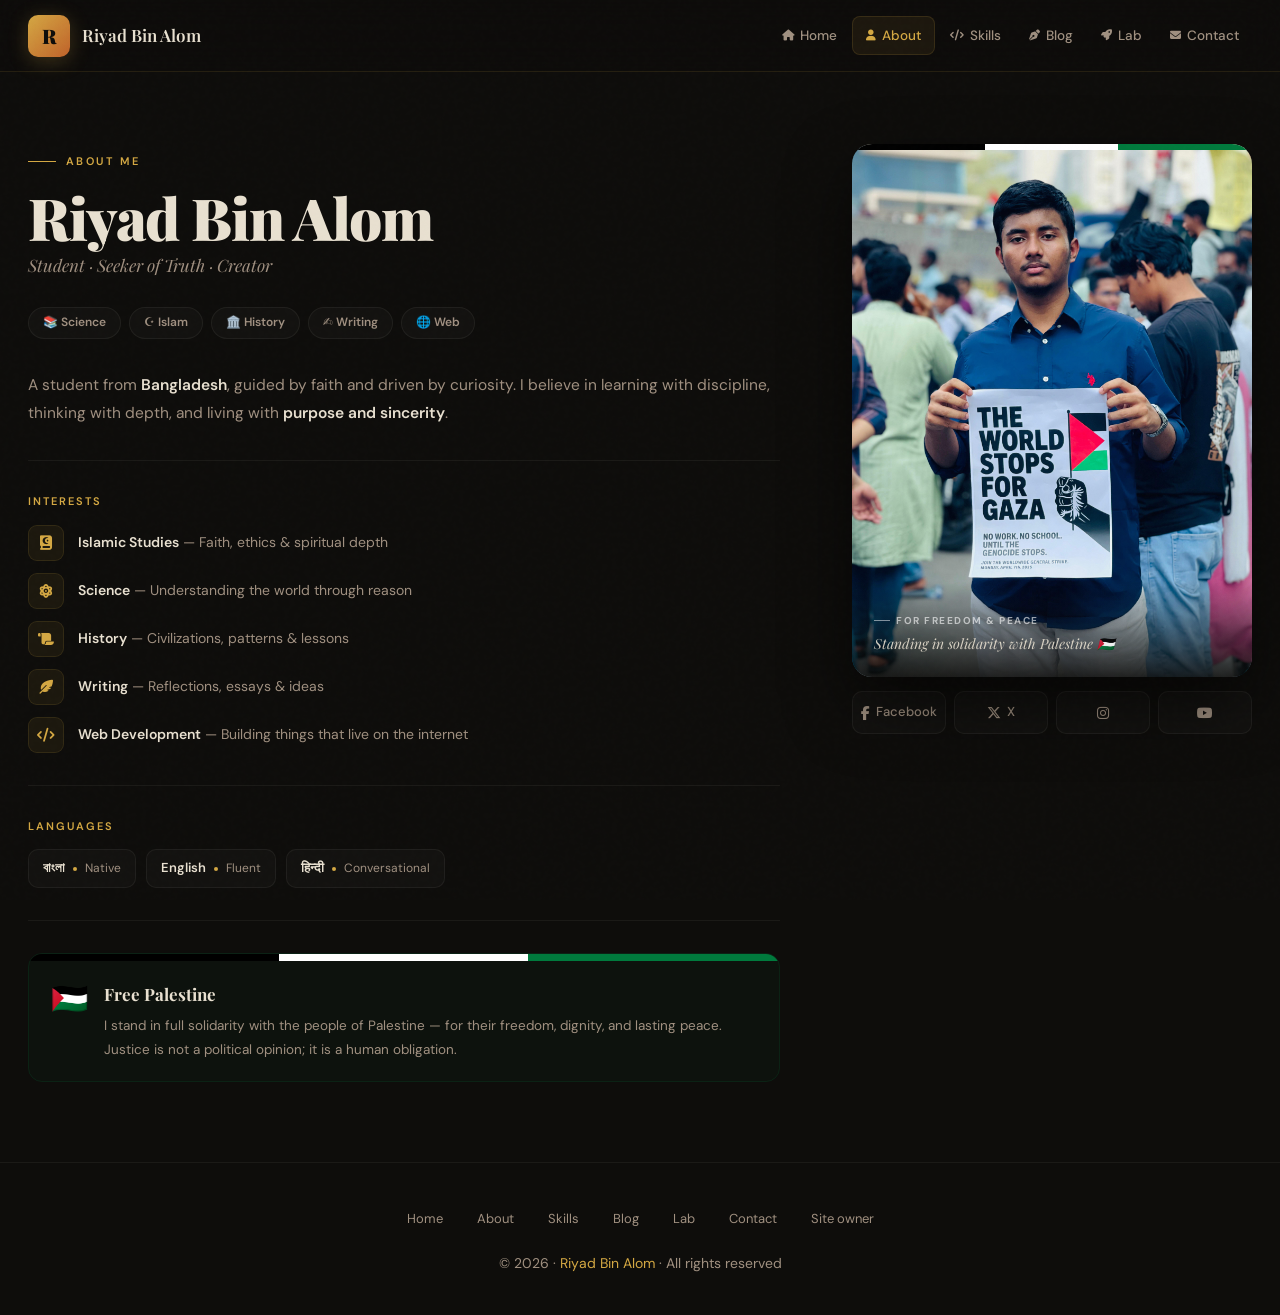
==== commit 37e6d158: "Add files via upload" ====
--- a/about.html
+++ b/about.html
@@ -1,246 +1,249 @@
-<!DOCTYPE html>
-<html lang="en">
-<head>
-<meta charset="utf-8"/>
-<meta name="viewport" content="width=device-width,initial-scale=1"/>
-<title>About — Riyad Bin Alom</title>
-<link href="https://fonts.googleapis.com/css2?family=Playfair+Display:ital,wght@0,400;0,600;0,700;0,900;1,400;1,600&family=DM+Sans:wght@300;400;500;600&display=swap" rel="stylesheet">
-<link rel="stylesheet" href="https://cdnjs.cloudflare.com/ajax/libs/font-awesome/6.6.0/css/all.min.css">
-<style>
-:root{
-  --bg:#0e0d0b;--bg2:#141210;--bg3:#1a1713;
-  --text:#e8e0d0;--muted:#a09080;--gold:#d4a843;--rust:#c0622a;
-  --border:rgba(212,168,67,0.12);--border2:rgba(232,224,208,0.06);
-  --card:rgba(255,255,255,0.025);--maxw:1280px;--nav-h:72px;
-}
-*{box-sizing:border-box;margin:0;padding:0;}
-html{scroll-behavior:smooth;}
-body{font-family:'DM Sans',system-ui,sans-serif;background:var(--bg);color:var(--text);line-height:1.6;overflow-x:hidden;}
-body::before{content:'';position:fixed;inset:0;background-image:url("data:image/svg+xml,%3Csvg viewBox='0 0 200 200' xmlns='http://www.w3.org/2000/svg'%3E%3Cfilter id='n'%3E%3CfeTurbulence type='fractalNoise' baseFrequency='0.85' numOctaves='4' stitchTiles='stitch'/%3E%3C/filter%3E%3Crect width='100%25' height='100%25' filter='url(%23n)' opacity='0.04'/%3E%3C/svg%3E");pointer-events:none;z-index:9999;opacity:0.35;}
-a{color:inherit;text-decoration:none;}
-img{display:block;max-width:100%;}
-
-.navbar{position:sticky;top:0;z-index:200;height:var(--nav-h);display:flex;align-items:center;background:rgba(14,13,11,0.92);backdrop-filter:blur(20px);border-bottom:1px solid var(--border);}
-.nav-inner{max-width:var(--maxw);margin:0 auto;padding:0 28px;width:100%;display:flex;align-items:center;justify-content:space-between;gap:16px;}
-.nav-brand{display:flex;align-items:center;gap:12px;flex-shrink:0;}
-.nav-logo{width:42px;height:42px;border-radius:10px;background:linear-gradient(135deg,var(--gold),var(--rust));display:grid;place-items:center;font-family:'Playfair Display',serif;font-weight:900;font-size:20px;color:#0e0d0b;box-shadow:0 4px 20px rgba(212,168,67,0.25);}
-.nav-name{font-family:'Playfair Display',serif;font-weight:600;font-size:17px;white-space:nowrap;}
-.nav-links{display:flex;align-items:center;gap:2px;}
-.nav-links a{display:inline-flex;align-items:center;gap:6px;padding:8px 13px;border-radius:8px;font-size:13.5px;font-weight:500;color:var(--muted);transition:all .2s;white-space:nowrap;}
-.nav-links a i{font-size:11px;}
-.nav-links a:hover{color:var(--text);background:var(--card);}
-.nav-links a.active{color:var(--gold);background:rgba(212,168,67,0.08);border:1px solid rgba(212,168,67,0.15);}
-.nav-ham{display:none;background:none;border:1px solid var(--border);color:var(--muted);width:42px;height:42px;border-radius:8px;cursor:pointer;font-size:16px;transition:all .2s;place-items:center;}
-.nav-ham:hover{color:var(--gold);border-color:var(--gold);}
-
-.mobile-menu{display:none;position:fixed;inset:0;top:var(--nav-h);background:rgba(14,13,11,0.98);backdrop-filter:blur(20px);z-index:150;flex-direction:column;padding:24px;gap:6px;border-top:1px solid var(--border);overflow-y:auto;}
-.mobile-menu.open{display:flex;}
-.mobile-menu a{display:flex;align-items:center;gap:14px;padding:15px 18px;border-radius:12px;font-size:16px;font-weight:500;color:var(--muted);border:1px solid transparent;transition:all .2s;}
-.mobile-menu a i{width:20px;text-align:center;color:var(--gold);}
-.mobile-menu a:hover,.mobile-menu a.active{color:var(--gold);border-color:var(--border);background:var(--card);}
-.mobile-divider{height:1px;background:var(--border2);margin:8px 0;}
-
-.wrap{max-width:var(--maxw);margin:0 auto;padding:0 28px;}
-
-.about-layout{display:grid;grid-template-columns:1fr 400px;gap:72px;align-items:start;padding:72px 0 80px;}
-
-.eyebrow{display:inline-flex;align-items:center;gap:10px;font-size:11px;font-weight:600;letter-spacing:0.22em;text-transform:uppercase;color:var(--gold);margin-bottom:18px;}
-.eyebrow::before{content:'';width:28px;height:1px;background:var(--gold);}
-.about-name{font-family:'Playfair Display',serif;font-size:clamp(38px,5vw,58px);font-weight:900;line-height:1.0;letter-spacing:-0.02em;margin-bottom:6px;}
-.about-role{font-family:'Playfair Display',serif;font-style:italic;font-size:17px;color:var(--muted);margin-bottom:28px;}
-
-.tags{display:flex;flex-wrap:wrap;gap:8px;margin-bottom:32px;}
-.tag{font-size:12px;font-weight:600;padding:5px 14px;border-radius:20px;border:1px solid var(--border2);color:var(--muted);background:var(--card);}
-
-.about-bio{color:var(--muted);font-size:15.5px;line-height:1.85;margin-bottom:32px;padding-bottom:32px;border-bottom:1px solid var(--border2);}
-.about-bio strong{color:var(--text);font-weight:600;}
-
-.section-mini-title{font-size:11px;font-weight:600;letter-spacing:0.18em;text-transform:uppercase;color:var(--gold);margin-bottom:14px;}
-.interests{display:flex;flex-direction:column;gap:12px;margin-bottom:32px;padding-bottom:32px;border-bottom:1px solid var(--border2);}
-.interest-row{display:flex;align-items:center;gap:14px;}
-.interest-icon{width:36px;height:36px;flex-shrink:0;border-radius:9px;background:rgba(212,168,67,0.07);border:1px solid rgba(212,168,67,0.12);display:grid;place-items:center;font-size:14px;color:var(--gold);}
-.interest-text{font-size:14px;color:var(--muted);}
-.interest-text strong{color:var(--text);font-weight:600;}
-
-.lang-row{display:flex;gap:10px;flex-wrap:wrap;margin-bottom:32px;padding-bottom:32px;border-bottom:1px solid var(--border2);}
-.lang-pill{display:flex;align-items:center;gap:8px;padding:8px 14px;border-radius:10px;background:var(--card);border:1px solid var(--border2);font-size:13px;}
-.lang-name{font-weight:600;color:var(--text);}
-.lang-dot{width:4px;height:4px;border-radius:50%;background:var(--gold);}
-.lang-lvl{color:var(--muted);font-size:12px;}
-
-.pal-card{border-radius:14px;overflow:hidden;border:1px solid rgba(0,122,61,0.2);}
-.pal-stripe{height:7px;background:linear-gradient(to right,#000 33.3%,#fff 33.3%,#fff 66.6%,#007A3D 66.6%);}
-.pal-body{background:rgba(0,122,61,0.05);padding:20px 22px;display:flex;gap:16px;align-items:flex-start;}
-.pal-emoji{font-size:30px;line-height:1;flex-shrink:0;margin-top:3px;}
-.pal-heading{font-family:'Playfair Display',serif;font-size:17px;font-weight:700;margin-bottom:6px;color:var(--text);}
-.pal-desc{font-size:13.5px;color:var(--muted);line-height:1.75;}
-
-.photo-col{display:flex;flex-direction:column;gap:14px;}
-.photo-frame{position:relative;border-radius:20px;overflow:hidden;box-shadow:0 28px 64px rgba(0,0,0,0.55);}
-.photo-frame::before{content:'';position:absolute;top:0;left:0;right:0;height:6px;background:linear-gradient(to right,#000 33.3%,#fff 33.3%,#fff 66.6%,#007A3D 66.6%);z-index:3;}
-.photo-frame img{width:100%;aspect-ratio:3/4;object-fit:cover;object-position:top center;display:block;transition:transform .4s ease;}
-.photo-frame:hover img{transform:scale(1.03);}
-.photo-overlay{position:absolute;bottom:0;left:0;right:0;padding:32px 22px 22px;background:linear-gradient(to top,rgba(10,9,7,0.88) 0%,transparent 100%);z-index:2;}
-.photo-cap-label{font-size:10px;font-weight:700;letter-spacing:0.15em;text-transform:uppercase;color:rgba(255,255,255,0.6);margin-bottom:4px;display:flex;align-items:center;gap:6px;}
-.photo-cap-label::before{content:'';width:16px;height:1px;background:rgba(255,255,255,0.5);}
-.photo-cap-text{font-family:'Playfair Display',serif;font-style:italic;font-size:14px;color:rgba(232,224,208,0.9);}
-
-.photo-socials{display:flex;gap:8px;}
-.soc-btn{flex:1;display:flex;align-items:center;justify-content:center;gap:6px;padding:10px 8px;border-radius:10px;border:1px solid var(--border2);color:var(--muted);font-size:13px;font-weight:500;background:var(--card);transition:all .2s;}
-.soc-btn:hover{color:var(--gold);border-color:var(--border);transform:translateY(-2px);}
-.soc-btn i{font-size:14px;}
-
-.footer{padding:40px 0;border-top:1px solid var(--border2);text-align:center;color:var(--muted);font-size:14px;}
-.footer span{color:var(--gold);}
-.footer-links{display:flex;justify-content:center;gap:6px;flex-wrap:wrap;margin-bottom:16px;}
-.footer-links a{font-size:13px;padding:6px 14px;border-radius:8px;color:var(--muted);transition:all .2s;}
-.footer-links a:hover{color:var(--gold);background:var(--card);}
-
-.reveal{opacity:0;transform:translateY(22px);transition:opacity .65s ease,transform .65s ease;}
-.reveal.visible{opacity:1;transform:translateY(0);}
-.d1{transition-delay:.1s;}.d2{transition-delay:.2s;}.d3{transition-delay:.3s;}
-
-@media(max-width:960px){
-  .about-layout{grid-template-columns:1fr;gap:40px;}
-  .photo-col{max-width:420px;margin:0 auto;width:100%;}
-}
-@media(max-width:840px){.wrap{padding:0 20px;}.nav-links{display:none;}.nav-ham{display:grid;}}
-</style>
-</head>
-<body>
-
-<nav class="navbar">
-  <div class="nav-inner">
-    <div class="nav-brand">
-      <div class="nav-logo">R</div>
-      <div class="nav-name">Riyad Bin Alom</div>
-    </div>
-    <div class="nav-links">
-      <a href="index.html"><i class="fa-solid fa-house"></i> Home</a>
-      <a href="about.html" class="active"><i class="fa-solid fa-user"></i> About</a>
-      <a href="skills.html"><i class="fa-solid fa-code"></i> Skills</a>
-      <a href="blog.html"><i class="fa-solid fa-pen-nib"></i> Blog</a>
-      <a href="lab.html"><i class="fa-solid fa-rocket"></i> Lab</a>
-      <a href="contact.html"><i class="fa-solid fa-envelope"></i> Contact</a>
-    </div>
-    <button class="nav-ham" id="hamBtn" aria-label="Menu"><i class="fa-solid fa-bars" id="hamIcon"></i></button>
-  </div>
-</nav>
-
-<div class="mobile-menu" id="mobileMenu">
-  <a href="index.html"><i class="fa-solid fa-house"></i> Home</a>
-  <a href="about.html" class="active"><i class="fa-solid fa-user"></i> About</a>
-  <a href="skills.html"><i class="fa-solid fa-code"></i> Skills</a>
-  <a href="blog.html"><i class="fa-solid fa-pen-nib"></i> Blog</a>
-  <div class="mobile-divider"></div>
-  <a href="lab.html"><i class="fa-solid fa-rocket"></i> Lab — My Creations</a>
-  <div class="mobile-divider"></div>
-  <a href="contact.html"><i class="fa-solid fa-envelope"></i> Contact</a>
-</div>
-
-<div class="wrap">
-  <div class="about-layout">
-    <div>
-      <div class="eyebrow reveal">About Me</div>
-      <h1 class="about-name reveal d1">Riyad Bin Alom</h1>
-      <div class="about-role reveal d1">Student · Seeker of Truth · Creator</div>
-
-      <div class="tags reveal d2">
-        <span class="tag">📚 Science</span>
-        <span class="tag">☪️ Islam</span>
-        <span class="tag">🏛️ History</span>
-        <span class="tag">✍️ Writing</span>
-        <span class="tag">🌐 Web</span>
-      </div>
-
-      <p class="about-bio reveal d2">
-        A student from <strong>Bangladesh</strong>, guided by faith and driven by curiosity.
-        I believe in learning with discipline, thinking with depth,
-        and living with <strong>purpose and sincerity</strong>.
-      </p>
-
-      <div class="section-mini-title reveal">Interests</div>
-      <div class="interests reveal d1">
-        <div class="interest-row">
-          <div class="interest-icon"><i class="fa-solid fa-book-quran"></i></div>
-          <div class="interest-text"><strong>Islamic Studies</strong> — Faith, ethics &amp; spiritual depth</div>
-        </div>
-        <div class="interest-row">
-          <div class="interest-icon"><i class="fa-solid fa-atom"></i></div>
-          <div class="interest-text"><strong>Science</strong> — Understanding the world through reason</div>
-        </div>
-        <div class="interest-row">
-          <div class="interest-icon"><i class="fa-solid fa-scroll"></i></div>
-          <div class="interest-text"><strong>History</strong> — Civilizations, patterns &amp; lessons</div>
-        </div>
-        <div class="interest-row">
-          <div class="interest-icon"><i class="fa-solid fa-feather-pointed"></i></div>
-          <div class="interest-text"><strong>Writing</strong> — Reflections, essays &amp; ideas</div>
-        </div>
-        <div class="interest-row">
-          <div class="interest-icon"><i class="fa-solid fa-code"></i></div>
-          <div class="interest-text"><strong>Web Development</strong> — Building things that live on the internet</div>
-        </div>
-      </div>
-
-      <div class="section-mini-title reveal">Languages</div>
-      <div class="lang-row reveal d1">
-        <div class="lang-pill"><span class="lang-name">বাংলা</span><span class="lang-dot"></span><span class="lang-lvl">Native</span></div>
-        <div class="lang-pill"><span class="lang-name">English</span><span class="lang-dot"></span><span class="lang-lvl">Fluent</span></div>
-        <div class="lang-pill"><span class="lang-name">हिन्दी</span><span class="lang-dot"></span><span class="lang-lvl">Conversational</span></div>
-      </div>
-
-      <div class="pal-card reveal d2">
-        <div class="pal-stripe"></div>
-        <div class="pal-body">
-          <div class="pal-emoji">🇵🇸</div>
-          <div>
-            <div class="pal-heading">Free Palestine</div>
-            <div class="pal-desc">I stand in full solidarity with the people of Palestine — for their freedom, dignity, and lasting peace. Justice is not a political opinion; it is a human obligation.</div>
-          </div>
-        </div>
-      </div>
-    </div>
-
-    <div class="photo-col reveal d1">
-      <div class="photo-frame">
-        <img src="riyad_about.jpg" alt="Riyad Bin Alom">
-        <div class="photo-overlay">
-          <div class="photo-cap-label">For Freedom &amp; Peace</div>
-          <div class="photo-cap-text">Standing in solidarity with Palestine 🇵🇸</div>
-        </div>
-      </div>
-      <div class="photo-socials">
-        <a class="soc-btn" href="https://www.facebook.com/share/184vgdmKC6/" target="_blank"><i class="fab fa-facebook-f"></i> Facebook</a>
-        <a class="soc-btn" href="https://x.com/Riyad_Bin_Alom" target="_blank"><i class="fab fa-x-twitter"></i> X</a>
-        <a class="soc-btn" href="https://www.instagram.com/riyadbinal0m" target="_blank"><i class="fab fa-instagram"></i></a>
-        <a class="soc-btn" href="https://www.youtube.com/@3RiyadBinalom" target="_blank"><i class="fab fa-youtube"></i></a>
-      </div>
-    </div>
-  </div>
-</div>
-
-<footer class="footer">
-  <div class="wrap">
-    <div class="footer-links">
-      <a href="index.html">Home</a>
-      <a href="about.html">About</a>
-      <a href="skills.html">Skills</a>
-      <a href="blog.html">Blog</a>
-      <a href="lab.html">Lab</a>
-      <a href="contact.html">Contact</a>
-    </div>
-    © 2026 · <span>Riyad Bin Alom</span> · All rights reserved
-  </div>
-</footer>
-
-<script>
-const hamBtn=document.getElementById('hamBtn'),hamIcon=document.getElementById('hamIcon'),mobileMenu=document.getElementById('mobileMenu');
-let open=false;
-hamBtn.addEventListener('click',()=>{open=!open;mobileMenu.classList.toggle('open',open);hamIcon.className=open?'fa-solid fa-xmark':'fa-solid fa-bars';});
-mobileMenu.querySelectorAll('a').forEach(a=>a.addEventListener('click',()=>{open=false;mobileMenu.classList.remove('open');hamIcon.className='fa-solid fa-bars';}));
-const io=new IntersectionObserver(entries=>entries.forEach(e=>{if(e.isIntersecting)e.target.classList.add('visible');}),{threshold:0.08});
-document.querySelectorAll('.reveal').forEach(r=>io.observe(r));
-</script>
-</body>
-</html>
+<!DOCTYPE html>
+<html lang="en">
+<head>
+<meta charset="utf-8"/>
+<meta name="viewport" content="width=device-width,initial-scale=1"/>
+<title>About — Riyad Bin Alom</title>
+<link href="https://fonts.googleapis.com/css2?family=Playfair+Display:ital,wght@0,400;0,600;0,700;0,900;1,400;1,600&family=DM+Sans:wght@300;400;500;600&display=swap" rel="stylesheet">
+<link rel="stylesheet" href="https://cdnjs.cloudflare.com/ajax/libs/font-awesome/6.6.0/css/all.min.css">
+<style>
+:root{
+  --bg:#0e0d0b;--bg2:#141210;--bg3:#1a1713;
+  --text:#e8e0d0;--muted:#a09080;--gold:#d4a843;--rust:#c0622a;
+  --border:rgba(212,168,67,0.12);--border2:rgba(232,224,208,0.06);
+  --card:rgba(255,255,255,0.025);--maxw:1280px;--nav-h:72px;
+}
+*{box-sizing:border-box;margin:0;padding:0;}
+html{scroll-behavior:smooth;}
+body{font-family:'DM Sans',system-ui,sans-serif;background:var(--bg);color:var(--text);line-height:1.6;overflow-x:hidden;}
+body::before{content:'';position:fixed;inset:0;background-image:url("data:image/svg+xml,%3Csvg viewBox='0 0 200 200' xmlns='http://www.w3.org/2000/svg'%3E%3Cfilter id='n'%3E%3CfeTurbulence type='fractalNoise' baseFrequency='0.85' numOctaves='4' stitchTiles='stitch'/%3E%3C/filter%3E%3Crect width='100%25' height='100%25' filter='url(%23n)' opacity='0.04'/%3E%3C/svg%3E");pointer-events:none;z-index:9999;opacity:0.35;}
+a{color:inherit;text-decoration:none;}
+img{display:block;max-width:100%;}
+
+.navbar{position:sticky;top:0;z-index:200;height:var(--nav-h);display:flex;align-items:center;background:rgba(14,13,11,0.92);backdrop-filter:blur(20px);border-bottom:1px solid var(--border);}
+.nav-inner{max-width:var(--maxw);margin:0 auto;padding:0 28px;width:100%;display:flex;align-items:center;justify-content:space-between;gap:16px;}
+.nav-brand{display:flex;align-items:center;gap:12px;flex-shrink:0;}
+.nav-logo{width:42px;height:42px;border-radius:10px;background:linear-gradient(135deg,var(--gold),var(--rust));display:grid;place-items:center;font-family:'Playfair Display',serif;font-weight:900;font-size:20px;color:#0e0d0b;box-shadow:0 4px 20px rgba(212,168,67,0.25);}
+.nav-name{font-family:'Playfair Display',serif;font-weight:600;font-size:17px;white-space:nowrap;}
+.nav-links{display:flex;align-items:center;gap:2px;}
+.nav-links a{display:inline-flex;align-items:center;gap:6px;padding:8px 13px;border-radius:8px;font-size:13.5px;font-weight:500;color:var(--muted);transition:all .2s;white-space:nowrap;}
+.nav-links a i{font-size:11px;}
+.nav-links a:hover{color:var(--text);background:var(--card);}
+.nav-links a.active{color:var(--gold);background:rgba(212,168,67,0.08);border:1px solid rgba(212,168,67,0.15);}
+.nav-ham{display:none;background:none;border:1px solid var(--border);color:var(--muted);width:42px;height:42px;border-radius:8px;cursor:pointer;font-size:16px;transition:all .2s;place-items:center;}
+.nav-ham:hover{color:var(--gold);border-color:var(--gold);}
+
+.mobile-menu{display:none;position:fixed;inset:0;top:var(--nav-h);background:rgba(14,13,11,0.98);backdrop-filter:blur(20px);z-index:150;flex-direction:column;padding:24px;gap:6px;border-top:1px solid var(--border);overflow-y:auto;}
+.mobile-menu.open{display:flex;}
+.mobile-menu a{display:flex;align-items:center;gap:14px;padding:15px 18px;border-radius:12px;font-size:16px;font-weight:500;color:var(--muted);border:1px solid transparent;transition:all .2s;}
+.mobile-menu a i{width:20px;text-align:center;color:var(--gold);}
+.mobile-menu a:hover,.mobile-menu a.active{color:var(--gold);border-color:var(--border);background:var(--card);}
+.mobile-divider{height:1px;background:var(--border2);margin:8px 0;}
+
+.wrap{max-width:var(--maxw);margin:0 auto;padding:0 28px;}
+
+.about-layout{display:grid;grid-template-columns:1fr 400px;gap:72px;align-items:start;padding:72px 0 80px;}
+
+.eyebrow{display:inline-flex;align-items:center;gap:10px;font-size:11px;font-weight:600;letter-spacing:0.22em;text-transform:uppercase;color:var(--gold);margin-bottom:18px;}
+.eyebrow::before{content:'';width:28px;height:1px;background:var(--gold);}
+.about-name{font-family:'Playfair Display',serif;font-size:clamp(38px,5vw,58px);font-weight:900;line-height:1.0;letter-spacing:-0.02em;margin-bottom:6px;}
+.about-role{font-family:'Playfair Display',serif;font-style:italic;font-size:17px;color:var(--muted);margin-bottom:28px;}
+
+.tags{display:flex;flex-wrap:wrap;gap:8px;margin-bottom:32px;}
+.tag{font-size:12px;font-weight:600;padding:5px 14px;border-radius:20px;border:1px solid var(--border2);color:var(--muted);background:var(--card);}
+
+.about-bio{color:var(--muted);font-size:15.5px;line-height:1.85;margin-bottom:32px;padding-bottom:32px;border-bottom:1px solid var(--border2);}
+.about-bio strong{color:var(--text);font-weight:600;}
+
+.section-mini-title{font-size:11px;font-weight:600;letter-spacing:0.18em;text-transform:uppercase;color:var(--gold);margin-bottom:14px;}
+.interests{display:flex;flex-direction:column;gap:12px;margin-bottom:32px;padding-bottom:32px;border-bottom:1px solid var(--border2);}
+.interest-row{display:flex;align-items:center;gap:14px;}
+.interest-icon{width:36px;height:36px;flex-shrink:0;border-radius:9px;background:rgba(212,168,67,0.07);border:1px solid rgba(212,168,67,0.12);display:grid;place-items:center;font-size:14px;color:var(--gold);}
+.interest-text{font-size:14px;color:var(--muted);}
+.interest-text strong{color:var(--text);font-weight:600;}
+
+.lang-row{display:flex;gap:10px;flex-wrap:wrap;margin-bottom:32px;padding-bottom:32px;border-bottom:1px solid var(--border2);}
+.lang-pill{display:flex;align-items:center;gap:8px;padding:8px 14px;border-radius:10px;background:var(--card);border:1px solid var(--border2);font-size:13px;}
+.lang-name{font-weight:600;color:var(--text);}
+.lang-dot{width:4px;height:4px;border-radius:50%;background:var(--gold);}
+.lang-lvl{color:var(--muted);font-size:12px;}
+
+.pal-card{border-radius:14px;overflow:hidden;border:1px solid rgba(0,122,61,0.2);}
+.pal-stripe{height:7px;background:linear-gradient(to right,#000 33.3%,#fff 33.3%,#fff 66.6%,#007A3D 66.6%);}
+.pal-body{background:rgba(0,122,61,0.05);padding:20px 22px;display:flex;gap:16px;align-items:flex-start;}
+.pal-emoji{font-size:30px;line-height:1;flex-shrink:0;margin-top:3px;}
+.pal-heading{font-family:'Playfair Display',serif;font-size:17px;font-weight:700;margin-bottom:6px;color:var(--text);}
+.pal-desc{font-size:13.5px;color:var(--muted);line-height:1.75;}
+
+.photo-col{display:flex;flex-direction:column;gap:14px;}
+.photo-frame{position:relative;border-radius:20px;overflow:hidden;box-shadow:0 28px 64px rgba(0,0,0,0.55);}
+.photo-frame::before{content:'';position:absolute;top:0;left:0;right:0;height:6px;background:linear-gradient(to right,#000 33.3%,#fff 33.3%,#fff 66.6%,#007A3D 66.6%);z-index:3;}
+.photo-frame img{width:100%;aspect-ratio:3/4;object-fit:cover;object-position:top center;display:block;transition:transform .4s ease;}
+.photo-frame:hover img{transform:scale(1.03);}
+.photo-overlay{position:absolute;bottom:0;left:0;right:0;padding:32px 22px 22px;background:linear-gradient(to top,rgba(10,9,7,0.88) 0%,transparent 100%);z-index:2;}
+.photo-cap-label{font-size:10px;font-weight:700;letter-spacing:0.15em;text-transform:uppercase;color:rgba(255,255,255,0.6);margin-bottom:4px;display:flex;align-items:center;gap:6px;}
+.photo-cap-label::before{content:'';width:16px;height:1px;background:rgba(255,255,255,0.5);}
+.photo-cap-text{font-family:'Playfair Display',serif;font-style:italic;font-size:14px;color:rgba(232,224,208,0.9);}
+
+.photo-socials{display:flex;gap:8px;}
+.soc-btn{flex:1;display:flex;align-items:center;justify-content:center;gap:6px;padding:10px 8px;border-radius:10px;border:1px solid var(--border2);color:var(--muted);font-size:13px;font-weight:500;background:var(--card);transition:all .2s;}
+.soc-btn:hover{color:var(--gold);border-color:var(--border);transform:translateY(-2px);}
+.soc-btn i{font-size:14px;}
+
+.footer{padding:40px 0;border-top:1px solid var(--border2);text-align:center;color:var(--muted);font-size:14px;}
+.footer span{color:var(--gold);}
+.footer-links{display:flex;justify-content:center;gap:6px;flex-wrap:wrap;margin-bottom:16px;}
+.footer-links a{font-size:13px;padding:6px 14px;border-radius:8px;color:var(--muted);transition:all .2s;}
+.footer-links a:hover{color:var(--gold);background:var(--card);}
+
+.reveal{opacity:0;transform:translateY(22px);transition:opacity .65s ease,transform .65s ease;}
+.reveal.visible{opacity:1;transform:translateY(0);}
+.d1{transition-delay:.1s;}.d2{transition-delay:.2s;}.d3{transition-delay:.3s;}
+
+@media(max-width:960px){
+  .about-layout{grid-template-columns:1fr;gap:40px;}
+  .photo-col{max-width:420px;margin:0 auto;width:100%;}
+}
+@media(max-width:840px){.wrap{padding:0 20px;}.nav-links{display:none;}.nav-ham{display:grid;}}
+</style>
+<link rel="stylesheet" href="assets/css/portfolio.css">
+</head>
+<body>
+
+<nav class="navbar">
+  <div class="nav-inner">
+    <div class="nav-brand">
+      <div class="nav-logo">R</div>
+      <div class="nav-name">Riyad Bin Alom</div>
+    </div>
+    <div class="nav-links">
+      <a href="index.html"><i class="fa-solid fa-house"></i> Home</a>
+      <a href="about.html" class="active"><i class="fa-solid fa-user"></i> About</a>
+      <a href="skills.html"><i class="fa-solid fa-code"></i> Skills</a>
+      <a href="blog.html"><i class="fa-solid fa-pen-nib"></i> Blog</a>
+      <a href="lab.html"><i class="fa-solid fa-rocket"></i> Lab</a>
+      <a href="contact.html"><i class="fa-solid fa-envelope"></i> Contact</a>
+    </div>
+    <button class="nav-ham" id="hamBtn" aria-label="Menu"><i class="fa-solid fa-bars" id="hamIcon"></i></button>
+  </div>
+</nav>
+
+<div class="mobile-menu" id="mobileMenu">
+  <a href="index.html"><i class="fa-solid fa-house"></i> Home</a>
+  <a href="about.html" class="active"><i class="fa-solid fa-user"></i> About</a>
+  <a href="skills.html"><i class="fa-solid fa-code"></i> Skills</a>
+  <a href="blog.html"><i class="fa-solid fa-pen-nib"></i> Blog</a>
+  <div class="mobile-divider"></div>
+  <a href="lab.html"><i class="fa-solid fa-rocket"></i> Lab — My Creations</a>
+  <div class="mobile-divider"></div>
+  <a href="contact.html"><i class="fa-solid fa-envelope"></i> Contact</a>
+</div>
+
+<div class="wrap">
+  <div class="about-layout">
+    <div>
+      <div class="eyebrow reveal">About Me</div>
+      <h1 class="about-name reveal d1">Riyad Bin Alom</h1>
+      <div class="about-role reveal d1">Student · Seeker of Truth · Creator</div>
+
+      <div class="tags reveal d2">
+        <span class="tag">📚 Science</span>
+        <span class="tag">☪️ Islam</span>
+        <span class="tag">🏛️ History</span>
+        <span class="tag">✍️ Writing</span>
+        <span class="tag">🌐 Web</span>
+      </div>
+
+      <p class="about-bio reveal d2">
+        A student from <strong>Bangladesh</strong>, guided by faith and driven by curiosity.
+        I believe in learning with discipline, thinking with depth,
+        and living with <strong>purpose and sincerity</strong>.
+      </p>
+
+      <div class="section-mini-title reveal">Interests</div>
+      <div class="interests reveal d1">
+        <div class="interest-row">
+          <div class="interest-icon"><i class="fa-solid fa-book-quran"></i></div>
+          <div class="interest-text"><strong>Islamic Studies</strong> — Faith, ethics &amp; spiritual depth</div>
+        </div>
+        <div class="interest-row">
+          <div class="interest-icon"><i class="fa-solid fa-atom"></i></div>
+          <div class="interest-text"><strong>Science</strong> — Understanding the world through reason</div>
+        </div>
+        <div class="interest-row">
+          <div class="interest-icon"><i class="fa-solid fa-scroll"></i></div>
+          <div class="interest-text"><strong>History</strong> — Civilizations, patterns &amp; lessons</div>
+        </div>
+        <div class="interest-row">
+          <div class="interest-icon"><i class="fa-solid fa-feather-pointed"></i></div>
+          <div class="interest-text"><strong>Writing</strong> — Reflections, essays &amp; ideas</div>
+        </div>
+        <div class="interest-row">
+          <div class="interest-icon"><i class="fa-solid fa-code"></i></div>
+          <div class="interest-text"><strong>Web Development</strong> — Building things that live on the internet</div>
+        </div>
+      </div>
+
+      <div class="section-mini-title reveal">Languages</div>
+      <div class="lang-row reveal d1">
+        <div class="lang-pill"><span class="lang-name">বাংলা</span><span class="lang-dot"></span><span class="lang-lvl">Native</span></div>
+        <div class="lang-pill"><span class="lang-name">English</span><span class="lang-dot"></span><span class="lang-lvl">Fluent</span></div>
+        <div class="lang-pill"><span class="lang-name">हिन्दी</span><span class="lang-dot"></span><span class="lang-lvl">Conversational</span></div>
+      </div>
+
+      <div class="pal-card reveal d2">
+        <div class="pal-stripe"></div>
+        <div class="pal-body">
+          <div class="pal-emoji">🇵🇸</div>
+          <div>
+            <div class="pal-heading">Free Palestine</div>
+            <div class="pal-desc">I stand in full solidarity with the people of Palestine — for their freedom, dignity, and lasting peace. Justice is not a political opinion; it is a human obligation.</div>
+          </div>
+        </div>
+      </div>
+    </div>
+
+    <div class="photo-col reveal d1">
+      <div class="photo-frame">
+        <img src="riyad_about.jpg" alt="Riyad Bin Alom">
+        <div class="photo-overlay">
+          <div class="photo-cap-label">For Freedom &amp; Peace</div>
+          <div class="photo-cap-text">Standing in solidarity with Palestine 🇵🇸</div>
+        </div>
+      </div>
+      <div class="photo-socials">
+        <a class="soc-btn" href="https://www.facebook.com/share/184vgdmKC6/" target="_blank"><i class="fab fa-facebook-f"></i> Facebook</a>
+        <a class="soc-btn" href="https://x.com/Riyad_Bin_Alom" target="_blank"><i class="fab fa-x-twitter"></i> X</a>
+        <a class="soc-btn" href="https://www.instagram.com/riyadbinal0m" target="_blank"><i class="fab fa-instagram"></i></a>
+        <a class="soc-btn" href="https://www.youtube.com/@3RiyadBinalom" target="_blank"><i class="fab fa-youtube"></i></a>
+      </div>
+    </div>
+  </div>
+</div>
+
+<footer class="footer">
+  <div class="wrap">
+    <div class="footer-links">
+      <a href="index.html">Home</a>
+      <a href="about.html">About</a>
+      <a href="skills.html">Skills</a>
+      <a href="blog.html">Blog</a>
+      <a href="lab.html">Lab</a>
+      <a href="contact.html">Contact</a>
+      <a href="admin.html">Site owner</a>
+    </div>
+    © 2026 · <span>Riyad Bin Alom</span> · All rights reserved
+  </div>
+</footer>
+
+<script>
+const hamBtn=document.getElementById('hamBtn'),hamIcon=document.getElementById('hamIcon'),mobileMenu=document.getElementById('mobileMenu');
+let open=false;
+hamBtn.addEventListener('click',()=>{open=!open;mobileMenu.classList.toggle('open',open);hamIcon.className=open?'fa-solid fa-xmark':'fa-solid fa-bars';});
+mobileMenu.querySelectorAll('a').forEach(a=>a.addEventListener('click',()=>{open=false;mobileMenu.classList.remove('open');hamIcon.className='fa-solid fa-bars';}));
+const io=new IntersectionObserver(entries=>entries.forEach(e=>{if(e.isIntersecting)e.target.classList.add('visible');}),{threshold:0.08});
+document.querySelectorAll('.reveal').forEach(r=>io.observe(r));
+</script>
+<script src="assets/js/social-links.js" defer></script>
+</body>
+</html>
